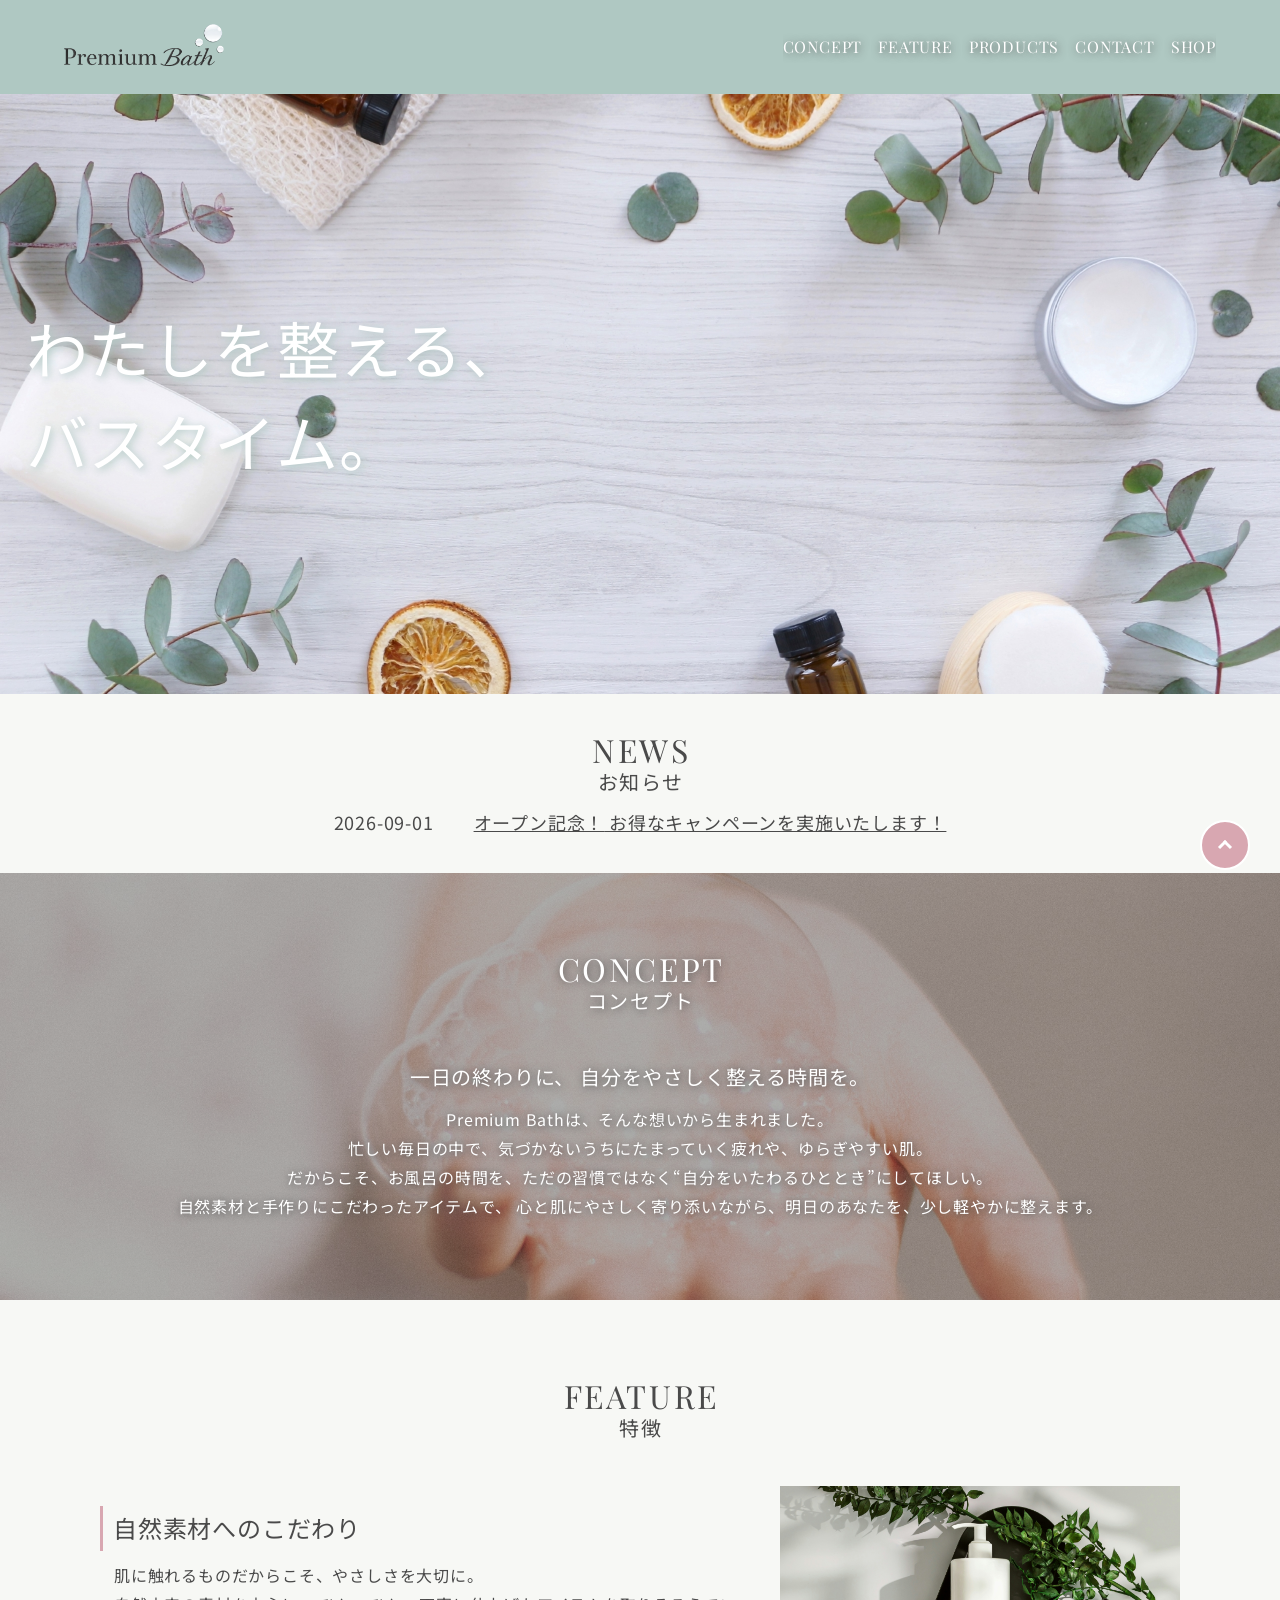
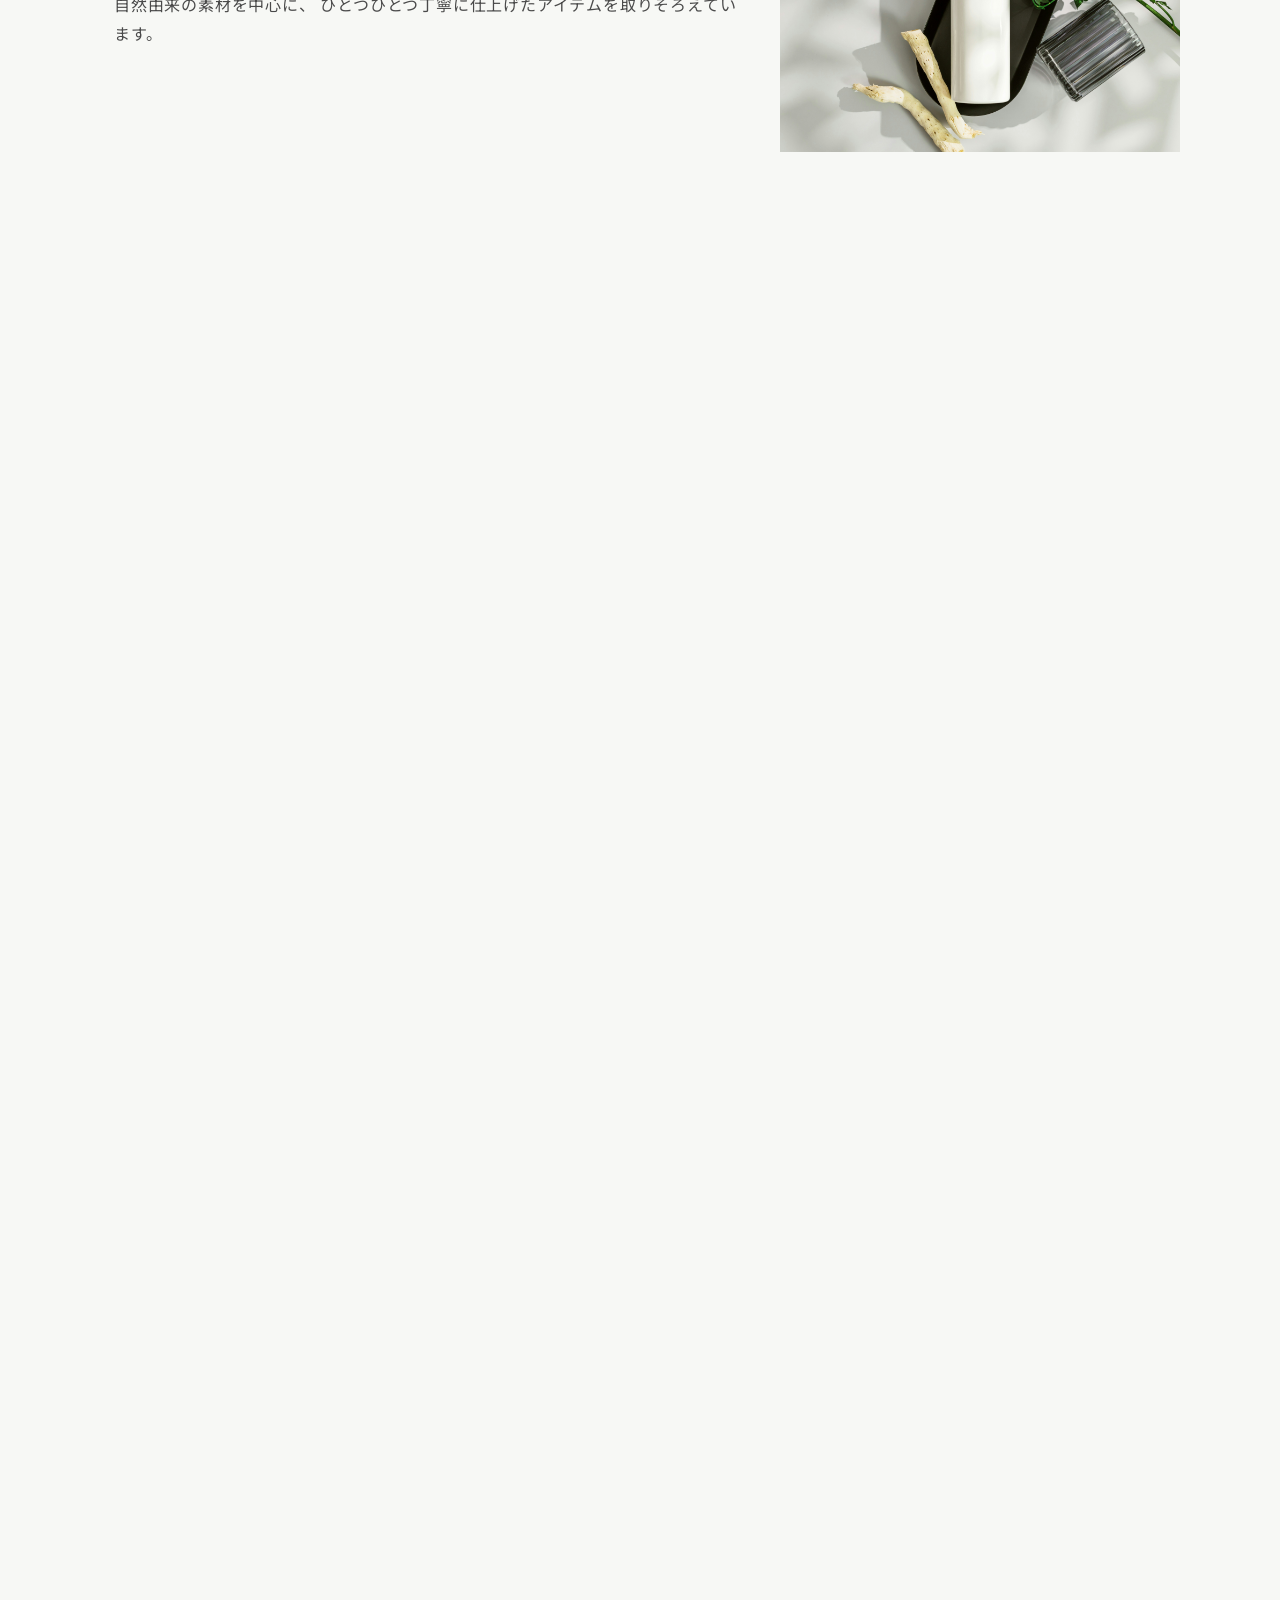
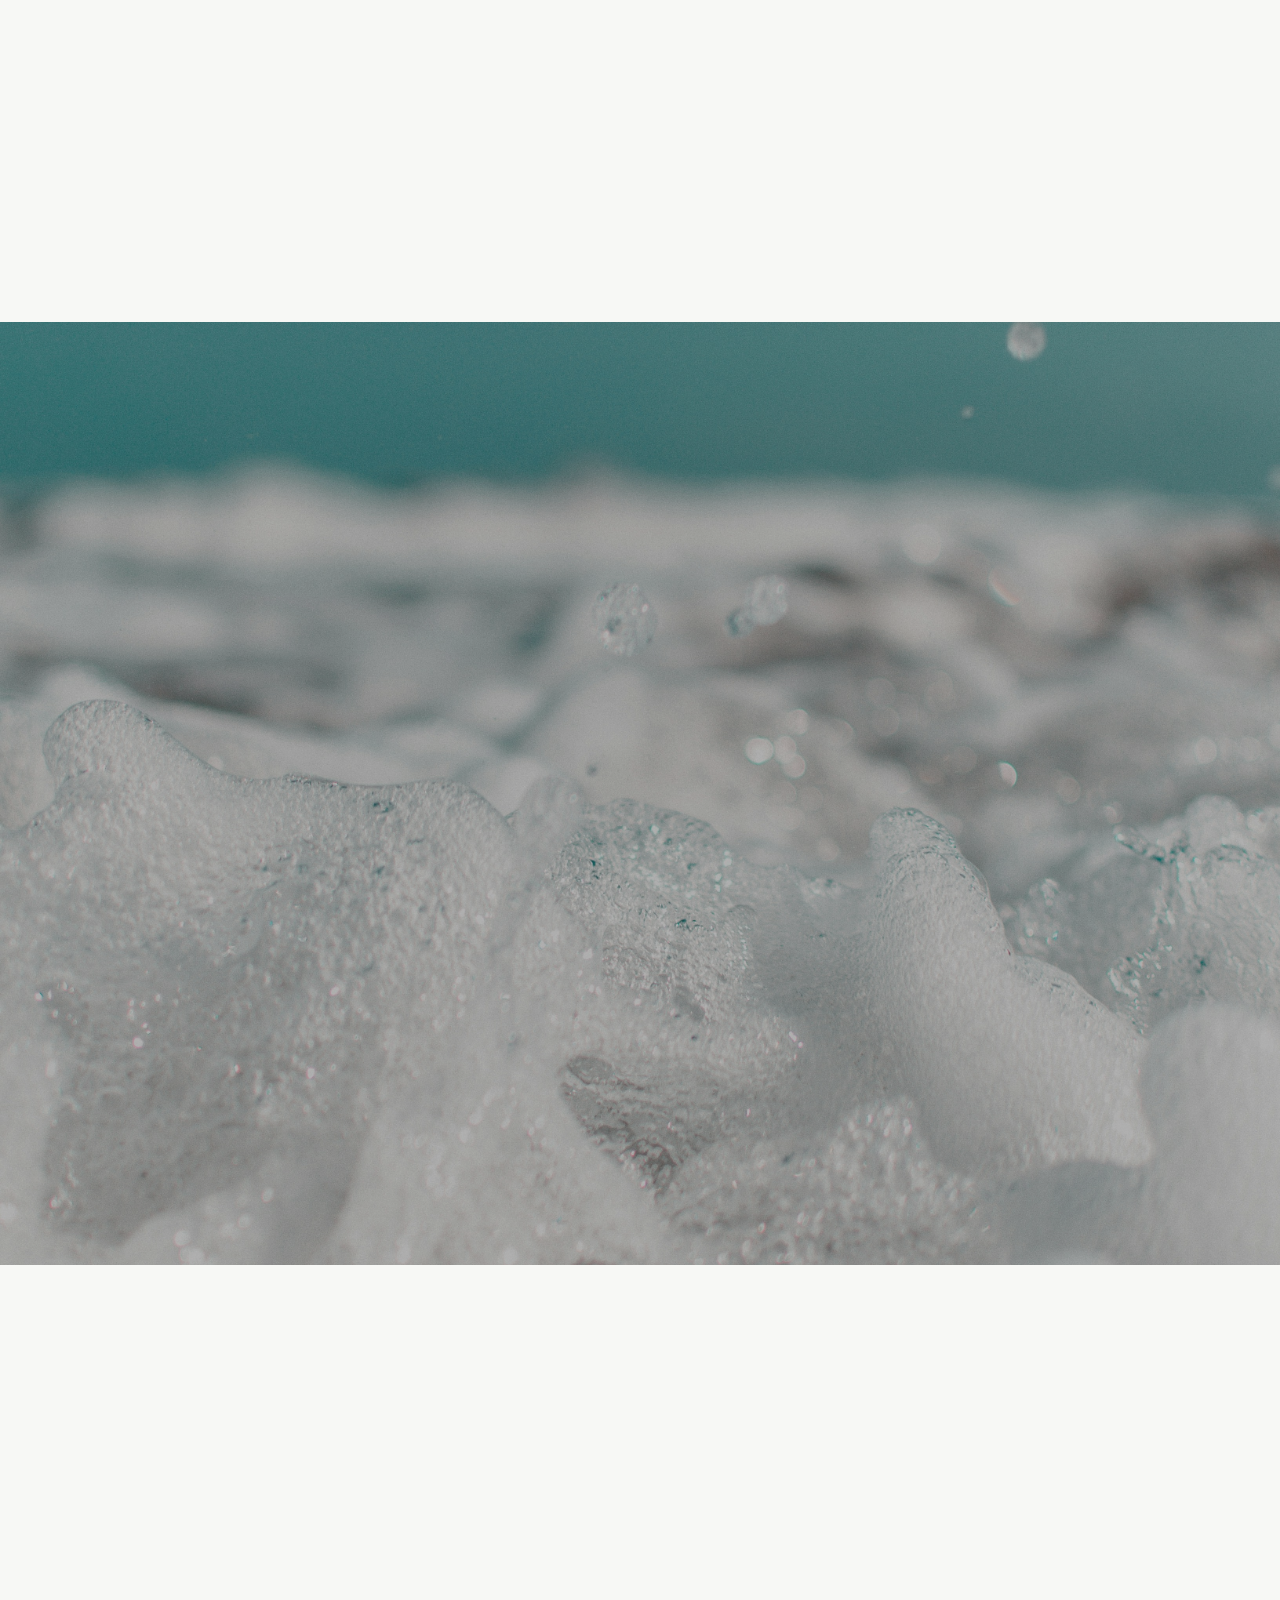
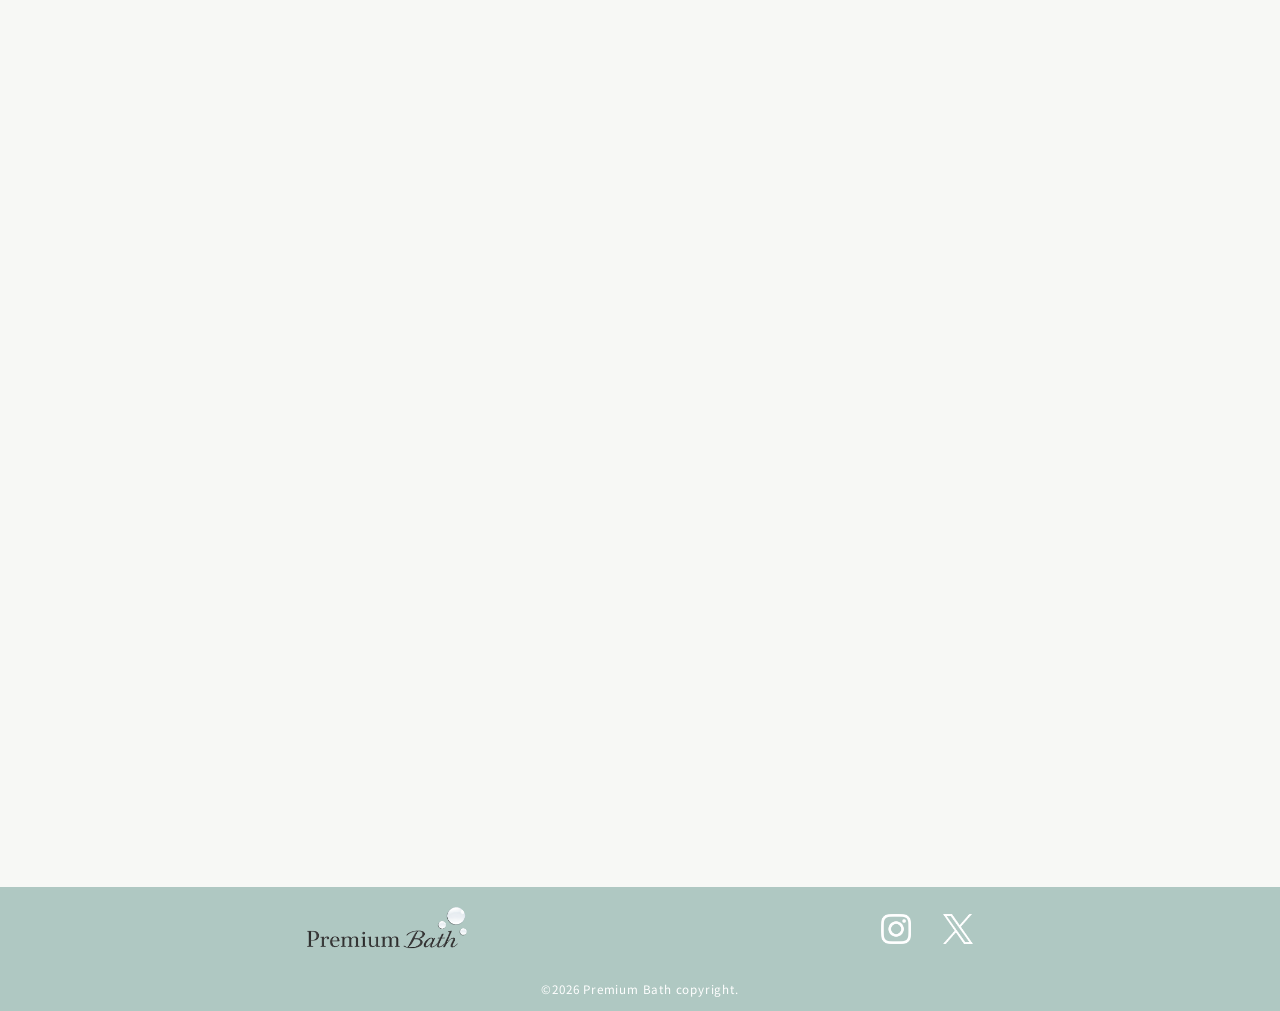
==== index.html @ 67b6cede "Add files via upload" ====
<!DOCTYPE html>
<html lang="ja">

<head>
	<meta charset="UTF-8">
	<meta name="viewport" content="width=device-width, initial-scale=1.0">
	<title>Premium Bath | 静岡県沼津市にあるお風呂グッズの専門店</title>
	<meta name="description" content="Premium Bathは静岡県沼津市にあるお風呂グッズの専門店です。お身体にも環境にも優しい自然由来の商品を多数取り扱っております。">
	<meta name="format-detection" content="telephone=no" />

	<!-- favicon -->
	<link rel="icon" href="favicon.ico" type="image/x-icon">
	<link rel="icon" type="image/svg+xml" href="favicon.svg">

	<!-- google-fonts -->
	<link rel="preconnect" href="https://fonts.googleapis.com">
	<link rel="preconnect" href="https://fonts.gstatic.com" crossorigin>
	<link
		href="https://fonts.googleapis.com/css2?family=Noto+Sans+JP:wght@100..900&family=Playfair+Display:ital,wght@0,400..900;1,400..900&display=swap"
		rel="stylesheet">

	<!-- css -->
	<link rel="stylesheet" href="css/style.css">

	<!-- js -->
	<script type="module" src="js/main.js"></script>

</head>

<body id="top">
	<header class="header">
		<div class="header-wrapper">
			<h1 class="header-logo">
				<a href="index.html">
					<img src="img/logo.png" width="600" height="170" alt="PremiumBath">
				</a>
			</h1>
			<nav class="header-nav" aria-label="メインナビゲーション">
				<ul class="header-nav-list">
					<li>
						<a href="#top-concept">CONCEPT</a>
					</li>
					<li>
						<a href="#top-feature">FEATURE</a>
					</li>
					<li>
						<a href="#top-products">PRODUCTS</a>
					</li>
					<li>
						<a href="#top-contact">CONTACT</a>
					</li>
					<li>
						<a href="#top-shop">SHOP</a>
					</li>
				</ul>
			</nav>
		</div>
	</header>

	<main>
		<!-- ↓↓ key-visual ↓↓ -->
		<div class="top-kv">
			<img src="img/bg-top-kv.jpg" class="top-kv-img" width="1920" height="1280" alt="">
			<p class="top-kv-catchcopy">
				<span>わたしを整える、</span>
				<span>バスタイム。</span>
			</p> <!-- top-kv-catchcopy -->
		</div> <!-- top-kv -->
		<!-- ↑↑ key-visual ↑↑ -->

		<!-- ↓↓ news ↓↓ -->
		<section class="top-news">
			<div class="l-container">
				<div class="c-section-title">
					<p>NEWS</p>
					<h2>お知らせ</h2>
				</div> <!-- c-section-title -->
				<div class="top-news-contents">
					<article class="top-news-article">
						<p>
							<time datetime="2026-09-01">2026-09-01</time>
						</p>
						<h3>
							<a href="news-open.html">
								<span>オープン記念！</span>
								<span>お得なキャンペーンを実施いたします！</span>
							</a>
						</h3>
					</article> <!-- top-news-article -->
				</div> <!-- top-news-contents -->
			</div> <!-- l-container -->
		</section> <!-- top-news -->
		<!-- ↑↑ news ↑↑ -->

		<!-- ↓↓ concept ↓↓ -->
		<section class="top-concept" id="top-concept">
			<div class="l-container u-ptb js-fadein">
				<div class="top-concept-title c-section-title c-section-title--white ">
					<p>CONCEPT</p>
					<h2>コンセプト</h2>
				</div> <!-- c-section-title -->
				<div class="top-concept-text-wrapper u-mt">
					<p class="top-concept-text">
						<span>一日の終わりに、</span>
						<span>自分をやさしく整える時間を。</span>
					</p>
					<p class="top-concept-text">
						Premium Bathは、そんな想いから生まれました。
						<span>忙しい毎日の中で、気づかないうちにたまっていく疲れや、ゆらぎやすい肌。</span>
						<span>だからこそ、お風呂の時間を、ただの習慣ではなく“自分をいたわるひととき”にしてほしい。</span>
					</p>
					<p class="top-concept-text">
						自然素材と手作りにこだわったアイテムで、
						心と肌にやさしく寄り添いながら、明日のあなたを、少し軽やかに整えます。
					</p>
				</div> <!-- top-contact-text-wrapper -->
			</div> <!-- l-container -->
		</section>
		<!-- ↑↑ concept ↑↑ -->

		<!-- ↓↓ feature ↓↓ -->
		<section class="top-feature" id="top-feature">
			<div class="l-container u-ptb">
				<div class="c-section-title js-fadein">
					<p>FEATURE</p>
					<h2>特徴</h2>
				</div> <!-- c-section-title -->
				<div class="top-feature-item-wrapper u-mt">
					<div class="top-feature-item top-feature-item--reverse js-fadein">
						<img src="img/pic-top-feature.jpg" width="640" height="480" alt="白い容器のシャンプーと植物の映った写真">
						<div class="top-feature-text">
							<h3>自然素材へのこだわり</h3>
							<p>
								<span>
									肌に触れるものだからこそ、やさしさを大切に。
								</span>
								<span>
									自然由来の素材を中心に、
									ひとつひとつ丁寧に仕上げたアイテムを取りそろえています。
								</span>
							</p>
						</div> <!-- top-feature-text -->
					</div> <!-- top-feature-item -->
					<div class="top-feature-item u-mt js-fadein">
						<img src="img/pic-top-feature02.jpg" width="640" height="480" alt="石鹸やボディブラシなどのバスグッズが映った写真">
						<div class="top-feature-text">
							<h3>気分で選べる豊富なラインアップ</h3>
							<p>
								その日の気分やコンディションに合わせて選べるよう、
								石鹸や入浴剤、ボディケアアイテムまで幅広くご用意しています。
							</p>
						</div> <!-- top-feature-text -->
					</div> <!-- top-feature-item -->
					<div class="top-feature-item top-feature-item--reverse u-mt js-fadein">
						<img src="img/pic-top-feature03.jpg" width="640" height="480" alt="ラッピングされた石鹸の写真">
						<div class="top-feature-text">
							<h3>贈り物にも、やさしさを添えて</h3>
							<p>
								大切な人へのギフトとしてもご利用いただけるよう、
								ラッピングサービスも承っています。
							</p>
						</div> <!-- top-feature-text -->
					</div> <!-- top-feature-item -->
					<div class="top-feature-item u-mt js-fadein">
						<img src="img/pic-top-feature04.jpg" width="640" height="480" alt="鉛筆と鉛筆書きされたクエスチョンマーク">
						<div class="top-feature-text">
							<h3>あなたに寄り添うご提案</h3>
							<p>
								お肌の状態やお悩みを丁寧にヒアリングし、
								今のあなたに合った最適なアイテムをご提案します。
							</p>
						</div> <!-- top-feature-text -->
					</div> <!-- top-feature-item -->
				</div> <!-- top-feature-item-wrapper -->
			</div> <!-- l-container -->
		</section>
		<!-- ↑↑ feature ↑↑ -->

		<!-- ↓↓ products ↓↓ -->
		<section class="top-products js-fadein" id="top-products">
			<div class="l-container-s u-ptb">
				<div class="c-section-title">
					<p>PRODUCTS</p>
					<h2>取り扱い商品</h2>
				</div> <!-- c-section-title -->
				<div class="c-products-box c-products-box--col2 c-products-box--col3 u-mt">
					<article class="c-product-card">
						<img src="img/pic-top-product.jpg" width="640" height="427" alt="白い石鹸とバスソルトが映った写真">
						<div class="c-product-text">
							<h3>石鹸・ナチュラルケア</h3>
							<p>
								<span>自然素材で仕上げた、</span>
								<span>やさしい使い心地。</span>
								<span>肌をいたわるひとときを。</span>
							</p>
						</div>
					</article> <!-- c-product-card -->
					<article class="c-product-card">
						<img src="img/pic-top-product02.jpg" width="640" height="427" alt="白と黒それぞれのシャンプーが映った写真">
						<div class="c-product-text">
							<h3>入浴・ボディケア</h3>
							<p>
								<span>一日の疲れをゆっくりと解きほぐす、</span>
								<span>リラックスアイテム。</span>
							</p>
						</div>
					</article> <!-- c-product-card -->
					<article class="c-product-card">
						<img src="img/pic-top-product03.jpg" width="640" height="427" alt="バスアロマやボディブラシなどのバスグッズが映った写真">
						<div class="c-product-text">
							<h3>バスツール</h3>
							<p>
								<span>肌に触れるたび、心地よさを感じる、</span>
								<span>上質なバスツール。</span>
							</p>
						</div>
					</article> <!-- c-product-card -->
				</div> <!-- c-products-box -->
				<a class="c-button c-button--center c-button--white u-mt" href="products.html">MORE</a>
			</div> <!-- l-container -->
		</section>
		<!-- ↑↑ products ↑↑ -->

		<!-- ↓↓ contact ↓↓ -->
		<section class="top-contact" id="top-contact">
			<div class="top-contact-wrapper l-container-s u-ptb js-fadein">
				<div class="c-section-title c-section-title--white">
					<p>CONTACT</p>
					<h2>お問い合わせ</h2>
				</div> <!-- c-section-title -->
				<form class="top-contact-form-wrapper u-mt" action="#" method="post">
					<div class="top-contact-form">
						<div class="top-contact-form-item">
							<div class="top-contact-form-label">
								<label for="name">お名前</label>
							</div> <!-- top-contact-form-label -->
							<div class="top-contact-form-text">
								<input type="text" name="name" id="name" autocomplete="name" required>
							</div> <!-- top-contact-form-text -->
						</div> <!-- top-contact-form-item -->
						<div class="top-contact-form-item">
							<div class="top-contact-form-label">
								<label for="email">メールアドレス</label>
							</div> <!-- top-contact-form-label -->
							<div class="top-contact-form-text">
								<input type="email" name="email" id="email" autocomplete="email" required>
							</div> <!-- top-contact-form-text -->
						</div> <!-- top-contact-form-item -->
						<div class="top-contact-form-item">
							<div class="top-contact-form-label">
								<label for="category">カテゴリー</label>
							</div> <!-- top-contact-form-label -->
							<div class="top-contact-form-category">
								<select name="category" id="category">
									<option value="product">商品について</option>
									<option value="wrapping">ギフト・ラッピングについて</option>
									<option value="other">その他</option>
								</select>
							</div> <!-- top-contact-form-category -->
						</div> <!-- top-contact-form-item -->
						<div class="top-contact-form-item">
							<div class="top-contact-form-label">
								<label for="message">お問い合わせ内容</label>
							</div> <!-- top-contact-form-label -->
							<div class="top-contact-form-textarea">
								<textarea name="message" id="message" required></textarea>
							</div> <!-- top-contact-form-textarea -->
						</div> <!-- top-contact-form-item -->
					</div> <!-- top-contact-form -->
					<button class="c-button c-button--center c-button--submit u-mt" type="submit">送信する</button>
				</form> <!-- top-contact-form-wrapper -->
			</div> <!-- l-container -->
		</section>
		<!-- ↑↑ contact ↑↑ -->

		<!-- ↓↓ shop ↓↓ -->
		<section class="top-shop js-fadein" id="top-shop">
			<div class="l-container u-ptb">
				<div class="c-section-title">
					<p>SHOP</p>
					<h2>店舗情報</h2>
				</div> <!-- c-section-title -->
				<div class="top-shop-information-wrapper u-mt">
					<picture>
						<source media="(min-width: 768px)" srcset="img/top-shop-shopimage-pc.jpg" type="image/jpg">
						<img src="img/top-shop-shopimage.jpg" width="180" height="140" alt="青いドアとベージュの壁が特徴的な店舗入り口写真">
					</picture>
					<dl class="top-shop-information-contents">
						<dt>店名</dt>
						<dd>Premium Bath</dd>

						<dt>事業内容</dt>
						<dd>バスグッズの販売</dd>

						<dt>代表者</dt>
						<dd>湯桶さやか</dd>

						<dt>所在地</dt>
						<dd>
							<span class="top-shop-address-item">〒410-xxxx</span>
							<span class="top-shop-address-item">
								静岡県沼津市大手町xx丁目xx番地xx号
							</span>
						</dd>

						<dt>電話番号</dt>
						<dd>
							<a class="top-shop-sp-tel" href="tel:055954xxxx">055-xxx-xxxx</a>
							<span class="top-shop-pc-tel">055-xxx-xxxx</span>
						</dd>

						<dt>FAX</dt>
						<dd>055-xxx-xxxx</dd>

						<dt>メールアドレス</dt>
						<dd>info@prebath.jp</dd>

						<dt>駐車場</dt>
						<dd>6台駐車可能</dd>

						<dt>営業時間</dt>
						<dd>11:00~20:00</dd>

						<dt>定休日</dt>
						<dd>
							<span class="top-shop-calendar">毎月第2、第3月曜日</span>
							<span class="top-shop-calendar">※祝日の場合は営業いたします。</span>
						</dd>
					</dl> <!-- top-shop-information-contents -->
				</div> <!-- top-shop-information-wrapper -->
				<div class="top-shop-map u-mt">
					<iframe
						src="https://www.google.com/maps/embed?pb=!1m18!1m12!1m3!1d3264.1626449797077!2d138.85722567576215!3d35.102649372779524!2m3!1f0!2f0!3f0!3m2!1i1024!2i768!4f13.1!3m3!1m2!1s0x6019855dff8899df%3A0xc453b6e783bcb0bf!2z5rK85rSl6aeF!5e0!3m2!1sja!2sjp!4v1777357752839!5m2!1sja!2sjp"
						width="600" height="450" style="border:0;" allowfullscreen="" loading="lazy"
						referrerpolicy="no-referrer-when-downgrade" title="グーグルマップの表示"></iframe>
				</div> <!-- top-shop-map -->
			</div> <!-- l-container -->
		</section>
		<!-- ↑↑ shop ↑↑ -->

		<!-- ↓↓ pagetop-button ↓↓ -->
		<a class="c-pagetop" href="#top" aria-label="ページトップへ戻る">
			<span></span>
		</a>
		<!-- ↑↑ pagetop-button ↑↑ -->
	</main>

	<footer class="footer">
		<div class="l-container">
			<div class="footer-contents">
				<div class="footer-logo">
					<a href="index.html">
						<img src="img/logo.png" width="600" height="170" alt="PremiumBath">
					</a>
				</div>
				<div class="footer-sns">
					<a href="https://www.instagram.com/?hl=ja" class="footer-sns-icon" target="_blank"
						rel="noopener noreferrer">
						<img src="img/icon-footer-instagram.png" width="100" height="100" alt="インスタグラムのアイコン">
					</a>
					<a href="https://x.com/?lang=ja" class="footer-sns-icon" target="_blank" rel="noopener noreferrer">
						<img src="img/icon-footer-x.png" width="100" height="102" alt="X(旧ツイッター)のアイコン">
					</a>
				</div>
			</div>
			<p class="footer-copyright">
				<small>&copy;2026 Premium Bath copyright.</small>
			</p>
		</div>
	</footer>
</body>

</html>
---- css/style.css ----
@charset "utf-8";

/* !!! グローバル !!! */
/*!
global
------------------------------
*/
:root {
  /* color-bg */
  --color-bg: #f7f8f5;
  --color-bg-primary: #afc8c2;
  --color-bg-secondary: #c8b6d9;
  --color-bg-accent: #d8a7b1;
  --color-bg-black: #1d1d1d;
  --color-bg-white: #fff;
  --color-bg-gray: #7a7b7b;

  /* color-mask */
  --color-mask-black: rgba(40, 40, 40, 0.35);
  --color-mask-primary: rgba(175, 200, 194, 0.9);

  /* color-font */
  --color-font-base: #4a4a4a;
  --color-font-accent: #d8a7b1;
  --color-font-white: #ffffff;
  --color-font-attention: #d94747;

  /* color-shadow */
  --color-shadow-base: #4a4a4a;
  --color-shadow-primary: #afc8c2;

  /* color-border */
  --color-border-base: #4a4a4a;
  --color-border-white: #fff;

  /* font-family */
  --font-family-base: "Noto Sans JP", sans-serif;
  --font-family-english: "Playfair Display", serif;

  /* font-letter-spacing */
  --font-letter-spacing-base: 0.05em;
  --font-letter-spacing-heading: 0.08em;

  /* width-contents */
  --width-content-s: 960px;
  --width-content: 1080px;
  --width-content-l: 1200px;
}

/* !!! ファンデーション !!! */
/*!
foundation > reset
------------------------------
*/
html {
  color: #000;
  background: #fff;
}

body,
div,
dl,
dt,
dd,
ul,
ol,
li,
h1,
h2,
h3,
h4,
h5,
h6,
pre,
code,
form,
fieldset,
legend,
input,
textarea,
p,
blockquote,
th,
td {
  margin: 0;
  padding: 0;
}

table {
  border-collapse: collapse;
  border-spacing: 0;
  width: 100%;
}

fieldset,
img {
  border: 0;
}

address,
caption,
cite,
code,
dfn,
em,
strong,
th,
var {
  font-style: normal;
  font-weight: normal;
}

ol,
ul {
  list-style: none;
}

caption,
th {
  text-align: left;
}

h1,
h2,
h3,
h4,
h5,
h6 {
  font-size: 100%;
  font-weight: normal;
}

q:before,
q:after {
  content: "";
}

abbr,
acronym {
  border: 0;
  font-variant: normal;
}

sup {
  display: block;
}

sub {
  vertical-align: text-bottom;
}

input,
textarea,
select,
button {
  color: inherit;
  font-family: inherit;
  font-size: inherit;
  font-weight: inherit;
  line-height: inherit;
  font-size: 100%;
  border-radius: 0;
  border: none;
  appearance: none;
  -webkit-appearance: none;
  background-color: inherit;
}

input,
textarea,
select {
  font-size: 16px;
}

textarea {
  resize: vertical;
  display: block;
}

button {
  padding: 0;
  cursor: pointer;
}

legend {
  color: #000;
}

main {
  display: block;
}

a {
  text-decoration: none;
  color: inherit;
}

img {
  width: 100%;
  height: auto;
  vertical-align: bottom;
}

svg {
  display: block;
}

* {
  -webkit-font-smoothing: antialiased;
  -moz-osx-font-smoothing: grayscale;
  box-sizing: border-box;
}

*::before,
*::after {
  box-sizing: border-box;
}

/*!
foundation > base
------------------------------
*/
html {
  scroll-behavior: smooth;
}

body {
  line-height: 1.8;
  font-size: 14px;
  color: var(--color-font-base);
  font-family: var(--font-family-base);
  letter-spacing: var(--font-letter-spacing-base);
  background-color: var(--color-bg);
}

@media screen and (min-width: 768px) {
  body {
    font-size: 16px;
  }
}

/* !!! ユーティリティー !!! */
/*!
utility > utility
------------------------------
*/
.u-mt {
  margin-top: 40px !important;
}

@media screen and (min-width: 768px) {
  .u-mt {
    margin-top: 48px !important;
  }
}

.u-ptb {
  padding: 64px 0 !important;
}

@media screen and (min-width: 768px) {
  .u-ptb {
    padding: 80px 0 !important;
  }
}

.u-visually-hidden {
  position: absolute !important;
  white-space: nowrap !important;
  width: 1px !important;
  height: 1px !important;
  overflow: hidden !important;
  border: 0 !important;
  padding: 0 !important;
  clip: rect(0 0 0 0) !important;
  clip-path: inset(50%) !important;
  margin: -1px !important;
}

/* !!! コンポーネント !!! */
/*!
component > section-title
------------------------------
*/
.c-section-title {
  display: grid;
  gap: 6px;
  text-align: center;
}

.c-section-title--white {
  color: var(--color-font-white);
  text-shadow: 1px 1px 8px var(--color-shadow-base);
}

.c-section-title p,
.c-section-title h2 {
  line-height: 1;
  letter-spacing: var(--font-letter-spacing-heading);
  padding-left: 0.08em;
}

.c-section-title p {
  font-size: 28px;
  font-family: var(--font-family-english);
}

@media screen and (min-width: 768px) {
  .c-section-title p {
    font-size: 32px;
  }
}

.c-section-title h2 {
  font-size: 18px;
}

@media screen and (min-width: 768px) {
  .c-section-title h2 {
    font-size: 20px;
  }
}

/*!
component > page-kv
------------------------------
*/
.c-page-kv {
  position: relative;
}

.c-page-kv img {
  width: 100%;
  height: 180px;
  object-fit: cover;
}

@media screen and (min-width: 768px) {
  .c-page-kv img {
    height: 260px;
  }
}

.c-page-kv h1 {
  font-family: var(--font-family-english);
  font-size: 36px;
  position: absolute;
  top: 50%;
  left: 20px;
  transform: translate(0, -50%);
}

@media screen and (min-width: 768px) {
  .c-page-kv h1 {
    font-size: 62px;
  }
}

/*!
component > page-contents
------------------------------
*/
.c-page-contents {
  text-align: center;
}

.c-page-contents h2 {
  font-size: 28px;
  line-height: 1;
}

@media screen and (min-width: 768px) {
  .c-page-contents h2 {
    font-size: 32px;
  }
}

.c-page-text {
  display: block;
}

/*!
component > pagetop
------------------------------
*/
.c-pagetop {
  height: 30px;
  width: 30px;
  position: fixed;
  right: 15px;
  bottom: 15px;
  background: var(--color-bg-accent);
  border: solid 2px var(--color-border-white);
  border-radius: 50%;
  display: grid;
  place-items: center;
  z-index: 2;
  transition: opacity 0.3s;
}

@media screen and (min-width: 768px) {
  .c-pagetop {
    height: 50px;
    width: 50px;
    right: 30px;
    bottom: 30px;
  }
}

@media (any-hover: hover) {
  .c-pagetop:hover {
    opacity: 0.8;
  }
}

.c-pagetop span {
  height: 10px;
  width: 10px;
  border-top: 3px solid var(--color-border-white);
  border-right: 3px solid var(--color-border-white);
  transform: translateY(20%) rotate(-45deg);
}

/*!
component > button
------------------------------
*/
.c-button {
  display: grid;
  place-items: center;
  width: 180px;
  height: 60px;
  border-radius: 100vh;
  transition:
    transform 0.7s ease,
    color 0.7s ease,
    background-color 0.7s ease,
    border-color 0.7s ease;
  font-family: var(--font-family-english);
}

@media screen and (min-width: 768px) {
  .c-button {
    width: 220px;
  }
}

@media (any-hover: hover) {
  .c-button:hover {
    transform: scale(1.1) translateY(-2px);
  }
}

.c-button--black {
  color: var(--color-font-white);
  background-color: var(--color-bg-black);
  border: solid 1px transparent;
}

@media (any-hover: hover) {
  .c-button--black:hover {
    color: var(--color-font-base);
    background-color: var(--color-bg);
    border-color: var(--color-border-base);
  }
}

.c-button--white {
  color: var(--color-font-base);
  background-color: var(--color-bg-white);
  border: solid 1px var(--color-border-base);
}

@media (any-hover: hover) {
  .c-button--white:hover {
    color: var(--color-font-white);
    background-color: var(--color-bg-accent);
    border-color: transparent;
  }
}

.c-button--submit {
  width: 200px;
  border-radius: initial;
  background-color: var(--color-bg-white);
  border: solid 1px var(--color-border-base);
}

@media screen and (min-width: 768px) {
  .c-button--submit {
    width: 240px;
  }
}

@media (any-hover: hover) {
  .c-button--submit:hover {
    color: var(--color-font-white);
    background-color: var(--color-bg-black);
    border-color: transparent;
  }
}

.c-button--center {
  margin-inline: auto;
}

/*!
component > product(単体)
------------------------------
*/
.c-product-card {
  display: grid;
  gap: 12px;
}

@media screen and (min-width: 768px) {
  .c-product-card img {
    max-width: 400px;
  }
}

.c-product-text h3 {
  font-size: 18px;
}

@media screen and (min-width: 768px) {
  .c-product-text h3 {
    font-size: 20px;
  }
}

.c-product-text p {
  margin-top: 4px;
}

.c-product-text p span {
  display: block;
}

/*!
component > product(複数)
------------------------------
*/
.c-products-box {
  display: grid;
  gap: 30px;
  place-items: baseline;
}

@media screen and (min-width: 600px) {
  .c-products-box--col2 {
    grid-template-columns: repeat(2, 1fr);
  }
}

@media screen and (min-width: 768px) {
  .c-products-box--col3 {
    grid-template-columns: repeat(3, 1fr);
  }
}

/*!
component > animation
------------------------------
*/
.js-fadein {
  opacity: 0;
  transform: translateY(30px);
  transition:
    opacity 0.8s ease,
    transform 0.8s ease;
}

.js-fadein.is-show {
  opacity: 1;
  transform: translateY(0);
}

/* !!! レイアウト !!! */
/*!
layout > container
------------------------------
*/
.l-container-l,
.l-container,
.l-container-s {
  width: 90%;
  margin: 0 auto;
}

.l-container-s {
  max-width: var(--width-content-s);
}

.l-container {
  max-width: var(--width-content);
}

.l-container-l {
  max-width: var(--width-content-l);
}

/*!
layout > header
------------------------------
*/
@media screen and (min-width: 768px) {
  .header {
    background-color: var(--color-bg-primary);
  }
}

.header-wrapper {
  align-items: center;
  line-height: 1;
}

@media screen and (min-width: 768px) {
  .header-wrapper {
    width: 90%;
    margin-inline: auto;
    display: flex;
    justify-content: space-between;
    gap: 0;
  }
}

.header-logo {
  padding: 16px 0;
}

@media screen and (min-width: 768px) {
  .header-logo {
    padding: 24px 0;
  }
}

.header-logo img {
  display: block;
  width: 160px;
  height: auto;
  margin-inline: auto;
}

.header-nav {
  display: grid;
  place-items: center;
  height: 40px;
  width: 100%;
  background-color: var(--color-bg-primary);
  overflow-x: scroll;
  scrollbar-width: none;
  padding: 0 10px;
}

@media screen and (min-width: 768px) {
  .header-nav {
    background-color: initial;
    width: initial;
    padding: 0;
  }
}

.header-nav::-webkit-scrollbar {
  display: none;
}

.header-nav-list {
  display: flex;
  align-items: center;
  gap: 16px;
}

.header-nav-list a {
  display: block;
  color: var(--color-font-white);
  font-family: var(--font-family-english);
  text-shadow: 1px 1px 8px var(--color-shadow-base);
  transition:
    color 0.3s ease,
    text-shadow 0.3s ease;
}

@media (any-hover: hover) {
  .header-nav-list a:hover {
    text-shadow: 1px 1px var(--color-shadow-base);
    color: var(--color-font-accent);
  }
}

/*!
layout > footer
------------------------------
*/
.footer {
  background-color: var(--color-bg-primary);
  padding: 10px 0;
}

@media screen and (min-width: 400px) {
  .footer {
    padding: 20px 0 10px 0;
  }
}

.footer-contents {
  display: flex;
  flex-direction: column;
  align-items: center;
  gap: 8px;
}

@media screen and (min-width: 400px) {
  .footer-contents {
    flex-direction: initial;
    justify-content: space-around;
    gap: 0;
  }
}

.footer-logo img {
  display: block;
  width: 160px;
  height: auto;
}

.footer-sns {
  display: flex;
  gap: 12px;
}

@media screen and (min-width: 400px) {
  .footer-sns {
    gap: 32px;
  }
}

.footer-sns-icon img {
  aspect-ratio: 1;
  width: 20px;
}

@media screen and (min-width: 400px) {
  .footer-sns-icon img {
    width: 30px;
  }
}

@media (any-hover: hover) {
  .footer-sns-icon:hover {
    opacity: 0.8;
  }
}

.footer-copyright {
  font-size: 12px;
  color: var(--color-font-white);
  text-align: center;
  margin-top: 8px;
}

@media screen and (min-width: 400px) {
  .footer-copyright {
    font-size: 14px;
    margin-top: 24px;
  }
}

/* !!! 固有ページ(top) !!! */
/*!
page > top > kv 
------------------------------
*/
.top-kv {
  position: relative;
}

.top-kv img {
  display: block;
  height: 240px;
  object-fit: cover;
}

@media screen and (min-width: 600px) {
  .top-kv img {
    height: 400px;
  }
}

@media screen and (min-width: 1024px) {
  .top-kv img {
    height: 600px;
  }
}

.top-kv-catchcopy {
  position: absolute;
  top: 50%;
  left: 2%;
  transform: translate(0, -50%);
  font-size: 32px;
  line-height: 1.5;
  color: var(--color-font-white);
  text-shadow: 2px 2px 8px var(--color-shadow-primary);
}

@media screen and (min-width: 768px) {
  .top-kv-catchcopy {
    font-size: 48px;
  }
}

@media screen and (min-width: 1024px) {
  .top-kv-catchcopy {
    font-size: 62px;
  }
}

@media screen and (min-width: 1300px) {
  .top-kv-catchcopy {
    font-size: 80px;
  }
}

.top-kv-catchcopy span:first-child {
  display: block;
}

/*!
page > top > news
------------------------------
*/
.top-news {
  padding: 20px 0;
}

@media screen and (min-width: 768px) {
  .top-news {
    padding: 40px 0;
  }
}

.top-news-contents {
  display: grid;
  gap: 15px;
  margin-top: 15px;
}

@media screen and (min-width: 768px) {
  .top-news-contents {
    gap: 20px;
    margin-top: 20px;
  }
}

.top-news-article {
  display: grid;
  gap: 4px;
  margin-inline: auto;
  line-height: 1.2;
}

@media screen and (min-width: 600px) {
  .top-news-article {
    grid-template-columns: auto 1fr;
    font-size: 18px;
    gap: 40px;
  }
}

.top-news-article a {
  text-decoration: underline;
  transition: opacity 0.4s ease;
}

@media (any-hover: hover) {
  .top-news-article a:hover {
    opacity: 0.8;
  }
}

/*!
page > top > concept
------------------------------
*/
.top-concept {
  background-image: url(../img/bg-top-concept.jpg);
  background-repeat: no-repeat;
  background-size: cover;
  background-position: center;
  position: relative;
}

.top-concept::before {
  content: "";
  position: absolute;
  inset: 0;
  background: var(--color-mask-black);
  z-index: 1;
}

.top-concept .js-fadein {
  position: relative;
  z-index: 2;
}

.top-concept-title {
  position: relative;
}

.top-concept-text-wrapper {
  position: relative;
  z-index: 2;
  color: var(--color-font-white);
  text-shadow: 1px 1px 8px var(--color-shadow-base);
}

@media screen and (min-width: 1280px) {
  .top-concept-text-wrapper {
    text-align: center;
  }
}

.top-concept-text:first-of-type {
  font-size: 18px;
  margin-bottom: 10px;
}

@media screen and (min-width: 768px) {
  .top-concept-text:first-of-type {
    font-size: 20px;
  }
}

.top-concept-text span {
  display: block;
}

@media screen and (min-width: 600px) {
  .top-concept-text:first-of-type span {
    display: inline;
  }
}

/*!
page > top > feature-item
------------------------------
*/
.top-feature-item {
  position: relative;
}

@media screen and (min-width: 600px) {
  .top-feature-item {
    display: flex;
    justify-content: space-between;
    gap: 30px;
    position: static;
  }
}

@media screen and (min-width: 600px) {
  .top-feature-item--reverse {
    flex-direction: row-reverse;
  }
}

@media screen and (min-width: 600px) {
  .top-feature-item img {
    max-width: 280px;
  }
}

@media screen and (min-width: 768px) {
  .top-feature-item img {
    max-width: 400px;
  }
}

.top-feature-text {
  position: absolute;
  top: 50%;
  left: 0;
  transform: translate(10%, -50%);
  padding: 16px;
  background-color: var(--color-mask-primary);
  color: #fff;
  width: 80%;
  text-shadow: 1px 1px 8px var(--color-shadow-base);
}

@media screen and (min-width: 600px) {
  .top-feature-text {
    color: var(--color-font-base);
    background-color: initial;
    position: static;
    transform: none;
    padding: 10px 0 0 0;
    width: initial;
    display: grid;
    align-content: start;
    gap: 10px;
    height: initial;
    text-shadow: none;
  }
}

@media screen and (min-width: 768px) {
  .top-feature-text {
    padding: 20px 0 0 0;
  }
}

.top-feature-text h3 {
  display: flex;
  gap: 10px;
  align-items: center;
  line-height: 1.2;
  font-size: 20px;
}

@media screen and (min-width: 768px) {
  .top-feature-text h3 {
    font-size: 24px;
  }
}

.top-feature-text h3::before {
  content: "";
  display: inline-block;
  width: 3px;
  height: 45px;
  background-color: var(--color-bg-accent);
}

.top-feature-text p {
  margin-top: 10px;
  margin-left: 14px;
  line-height: 1.5;
}

@media screen and (min-width: 600px) {
  .top-feature-text p {
    margin-top: 0;
    line-height: inherit;
  }
}

.top-feature-text p span {
  display: block;
}

/*!
page > top > products
------------------------------
*/
.top-products {
  background-color: var(--color-bg-white);
}

/*!
page > top > contact
------------------------------
*/
.top-contact {
  background-image: url(../img/bg-top-contact.jpg);
  background-repeat: no-repeat;
  background-position: center;
  background-size: cover;
  position: relative;
}

.top-contact::before {
  content: "";
  position: absolute;
  inset: 0;
  background: var(--color-mask-black);
  z-index: 1;
}

.top-contact-wrapper {
  position: relative;
  z-index: 2;
}

.top-contact-form-wrapper {
  width: 90%;
  margin-inline: auto;
}

@media screen and (min-width: 1024px) {
  .top-contact-form-wrapper {
    width: 70%;
  }
}

.top-contact-form {
  display: grid;
  gap: 20px;
}

.top-contact-form-item {
  display: grid;
  gap: 6px;
}

.top-contact-form-label {
  color: var(--color-font-white);
  text-shadow: 1px 1px 8px var(--color-shadow-base);
}

.top-contact-form input,
.top-contact-form select,
.top-contact-form textarea {
  font-size: 14px;
  color: var(--color-font-base);
  background-color: var(--color-bg-white);
  padding-left: 2px;
  width: 100%;
}

.top-contact-form input,
.top-contact-form select {
  height: 50px;
}

.top-contact-form textarea {
  height: 220px;
}

.top-contact-form-category {
  position: relative;
}

.top-contact-form-category::before {
  content: "";
  width: 10px;
  height: 10px;
  border-bottom: solid 1px var(--color-border-base);
  border-left: solid 1px var(--color-border-base);
  transform: rotate(-45deg);
  position: absolute;
  top: 25%;
  right: 20px;
}

/*!
page > top > shop
------------------------------
*/
.top-shop-information-wrapper {
  display: flex;
  flex-direction: column;
  gap: 20px;
}

@media screen and (min-width: 768px) {
  .top-shop-information-wrapper {
    flex-direction: row;
    align-items: center;
    gap: 40px;
  }
}

@media screen and (min-width: 1024px) {
  .top-shop-information-wrapper {
    gap: 80px;
  }
}

.top-shop-information-contents {
  display: grid;
  grid-template-columns: 35% auto;
  gap: 16px 0;
  line-height: 1.2;
  margin-left: 20px;
}

@media screen and (min-width: 768px) {
  .top-shop-information-contents {
    grid-template-columns: auto 1fr;
    margin-left: 0;
  }
}

@media screen and (min-width: 1024px) {
  .top-shop-information-contents {
    gap: 30px 0;
  }
}

.top-shop-information-contents dt,
.top-shop-information-contents dd {
  padding-left: 10px;
  border-bottom: 1px solid var(--color-border-base);
}

.top-shop-information-contents dd {
  padding-bottom: 4px;
}

.top-shop-sp-tel {
  text-decoration: underline;
}

@media screen and (min-width: 768px) {
  .top-shop-sp-tel {
    display: none;
  }
}

.top-shop-pc-tel {
  display: none;
}

@media screen and (min-width: 768px) {
  .top-shop-pc-tel {
    display: block;
  }
}

.top-shop-address-item,
.top-shop-calendar {
  display: block;
}

.top-shop-calendar:last-child {
  font-size: 10.5px;
  color: var(--color-font-attention);
}

@media screen and (min-width: 768px) {
  .top-shop-calendar:last-child {
    font-size: 12px;
  }
}

.top-shop-map iframe {
  width: 100%;
  height: 180px;
}

@media screen and (min-width: 768px) {
  .top-shop-map iframe {
    height: 260px;
  }
}

/* !!! 固有ページ(products) !!! */
/*!
page > products
------------------------------
*/
.products-category-card-wrapper {
  display: grid;
  gap: 20px;
  margin-top: 30px;
  max-height: 0;
  overflow: hidden;
  opacity: 0;
  transition:
    max-height 0.8s ease,
    opacity 0.8s ease;
}

/* js用 */
.products-category-card-wrapper.is-open {
  opacity: 1;
}

@media screen and (min-width: 600px) {
  .products-category-card-wrapper {
    grid-template-columns: repeat(2, 1fr);
  }
}

@media screen and (min-width: 768px) {
  .products-category-card-wrapper {
    grid-template-columns: repeat(3, 1fr);
    gap: 30px;
  }
}

.products-category-item h2 {
  font-size: 26px;
  letter-spacing: var(--font-letter-spacing-heading);
  line-height: 1;
  position: relative;
  /* js用 */
  width: 100%;
  cursor: pointer;
}

@media screen and (min-width: 768px) {
  .products-category-item h2 {
    font-size: 32px;
  }
}

/* js用 */
.products-category-item h2::before {
  content: "+";
  display: inline-block;
  position: absolute;
  top: 0;
  right: 10px;
}

/* js用 */
.products-category-item h2.is-open::before {
  content: "-";
  display: inline-block;
  position: absolute;
  top: 0;
  right: 10px;
}

.products-category-item h2::after {
  content: "";
  display: block;
  width: 100%;
  height: 2px;
  background-color: var(--color-bg-accent);
  margin-top: 4px;
}

.products-category-card {
  display: grid;
  place-items: center;
  gap: 10px;
  padding: 20px 0;
  background-color: var(--color-bg-white);
  border-radius: 30px;
}

.products-category-card img {
  width: 90%;
  border-radius: 30px;
}

.products-category-card-text {
  width: 85%;
  line-height: 1.2;
  display: grid;
  gap: 4px;
}

@media screen and (min-width: 768px) {
  .products-category-card-text {
    gap: 8px;
  }
}

.products-category-card-text h3 {
  font-size: 16px;
  border-bottom: solid 1px var(--color-border-base);
}

@media screen and (min-width: 768px) {
  .products-category-card-text h3 {
    font-size: 18px;
  }
}

.products-category-card-text p:first-of-type {
  font-size: 16px;
}

@media screen and (min-width: 768px) {
  .products-category-card-text p:first-of-type {
    font-size: 18px;
  }
}

.products-category-card-text p span {
  display: block;
}

/* !!! 固有ページ(news) !!! */
/*!
page > news
------------------------------
*/
@media screen and (min-width: 768px) {
  .news-description-text {
    display: inline;
  }
}

@media screen and (min-width: 768px) {
  .news-description-text:nth-of-type(3),
  .news-description-text:nth-of-type(4) {
    display: block;
  }
}

.news-description-text:nth-of-type(3) {
  margin-top: 8px;
}

.news-description-text:nth-of-type(4) {
  color: var(--color-font-attention);
  margin-bottom: 8px;
}

.news-description-text time {
  color: var(--color-font-attention);
  font-weight: bold;
}
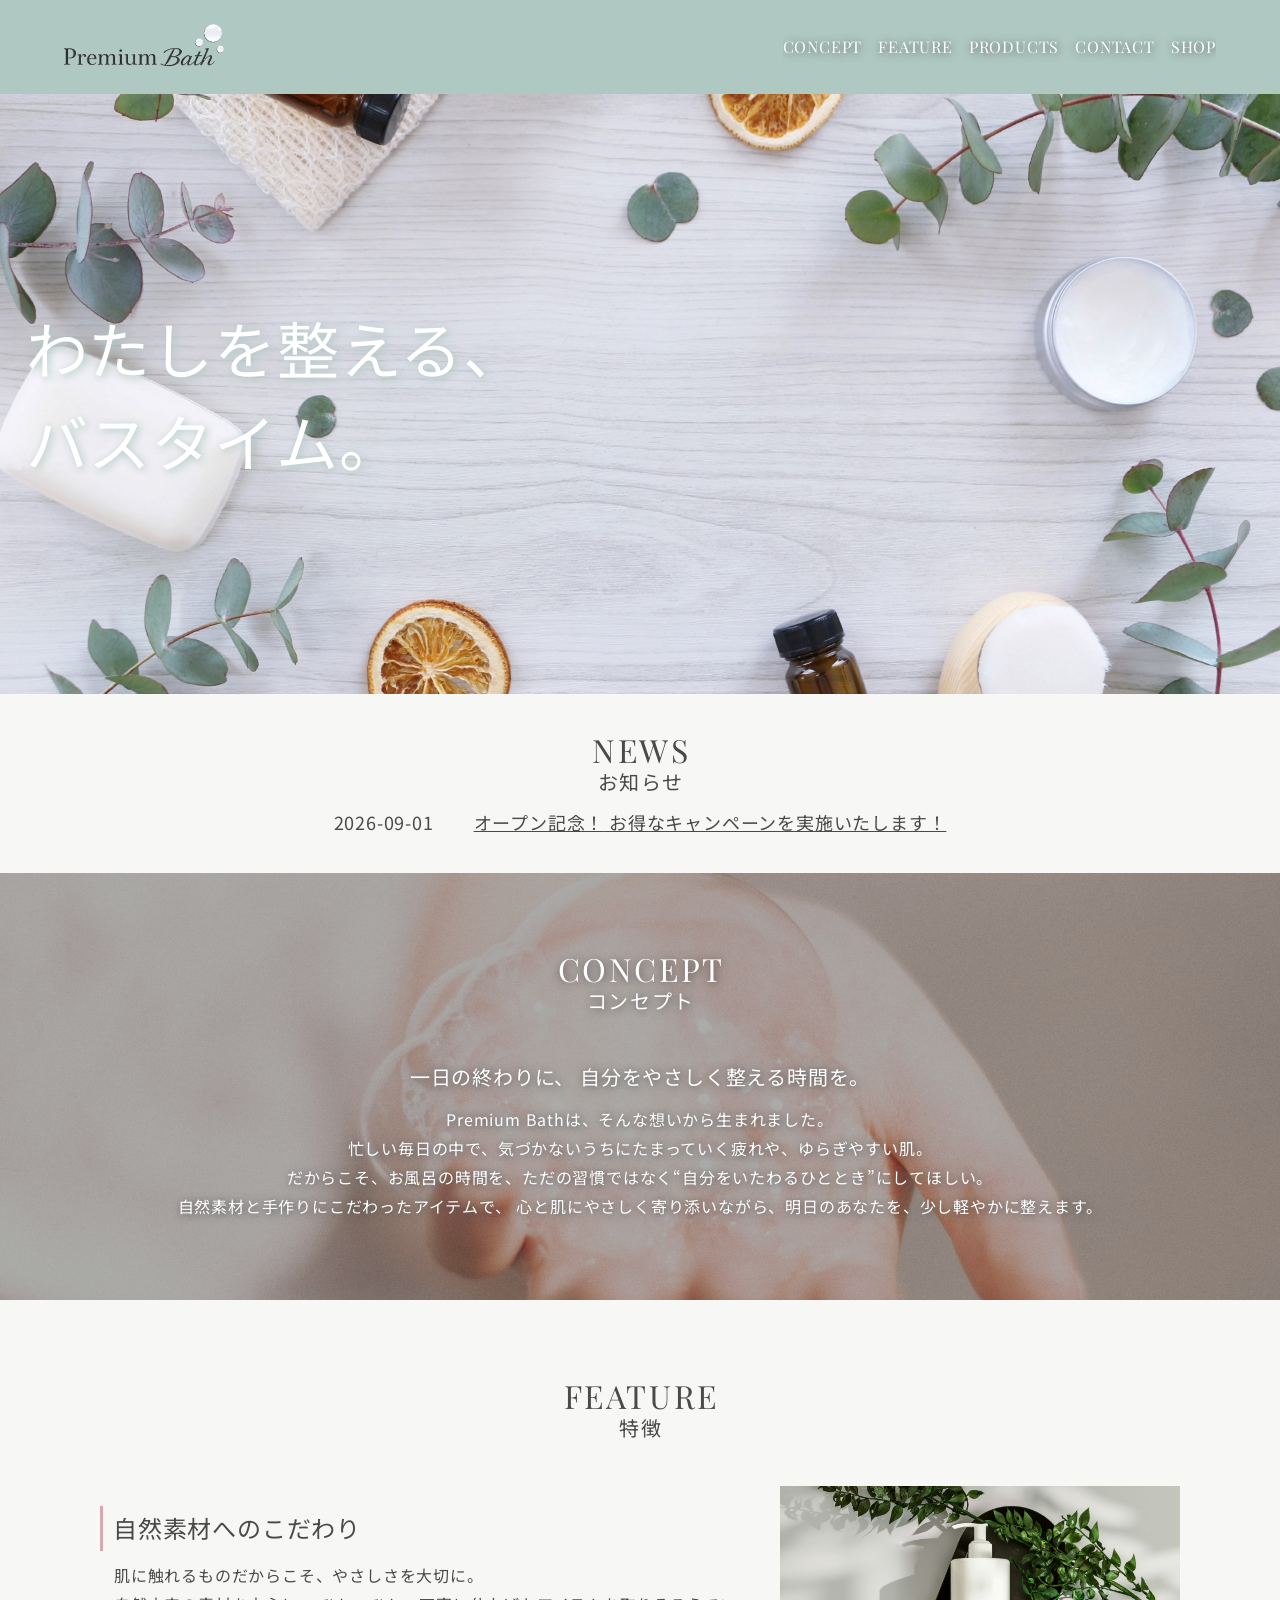
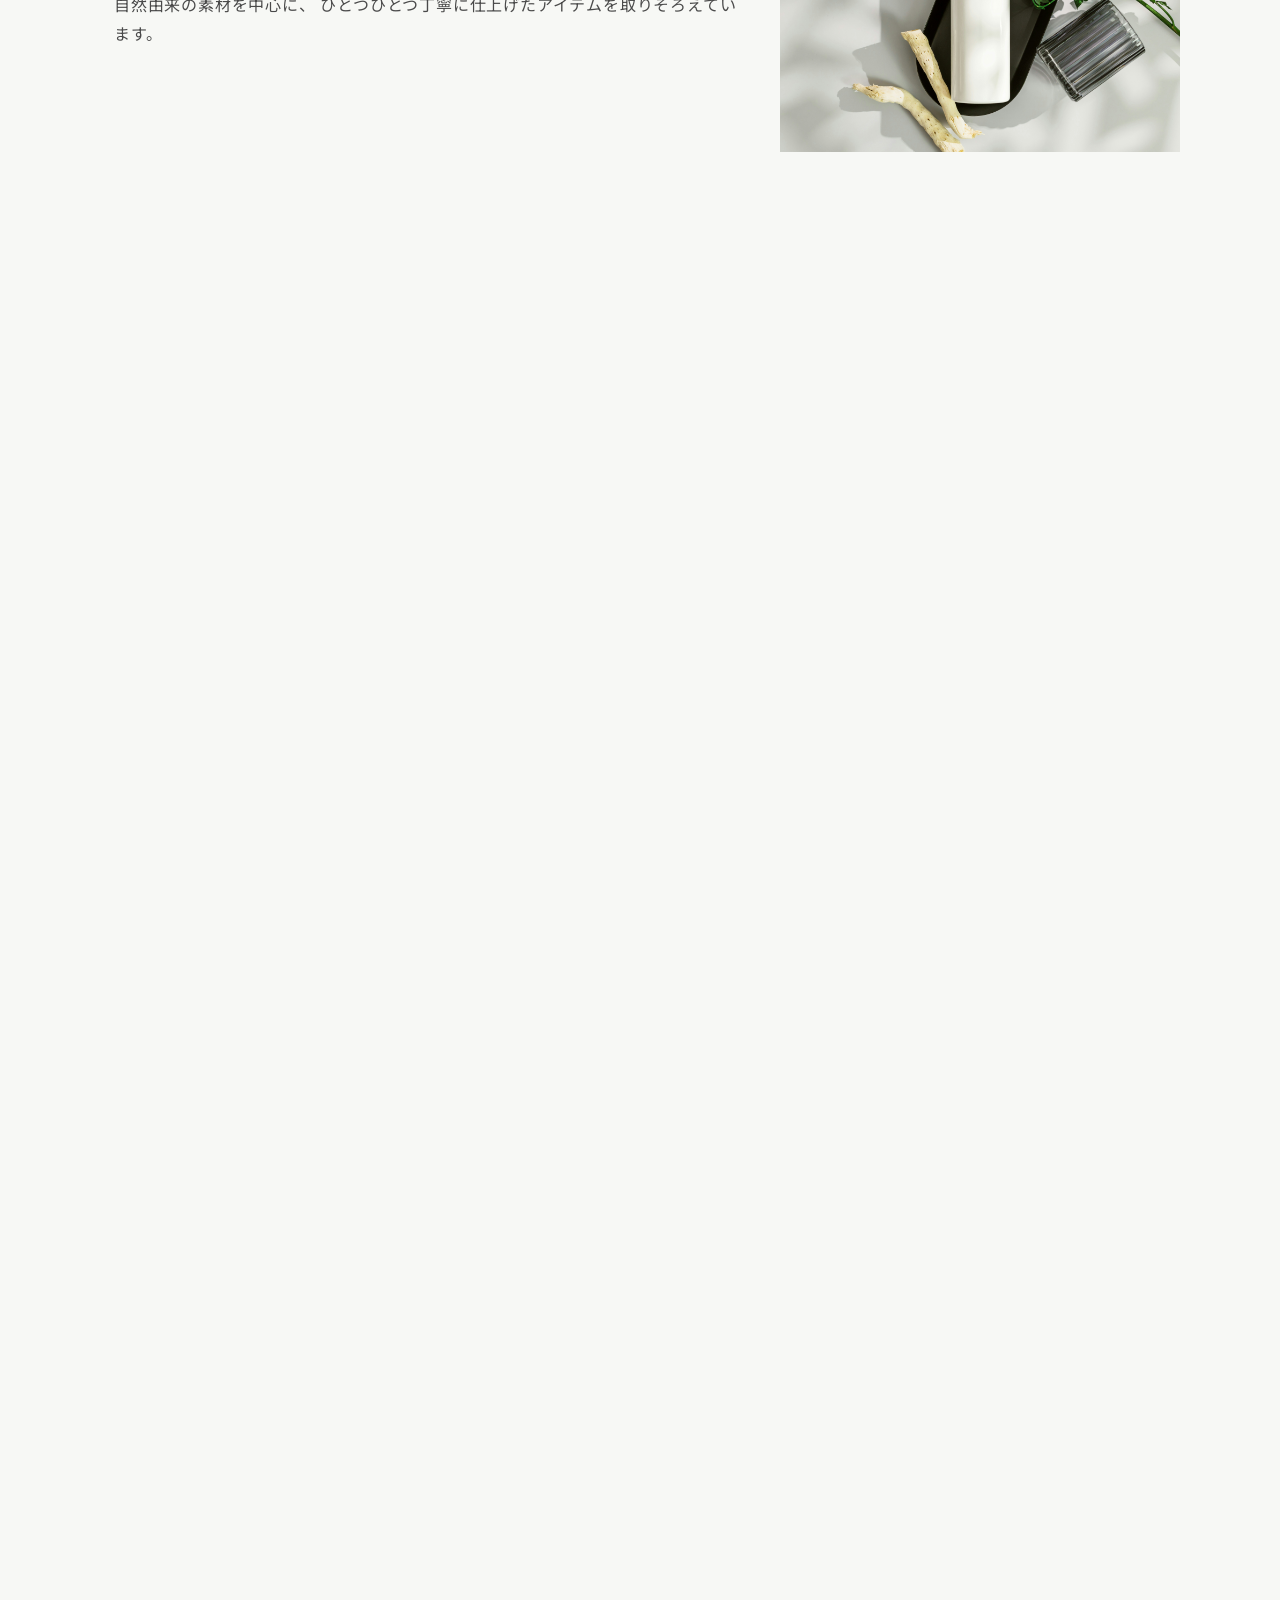
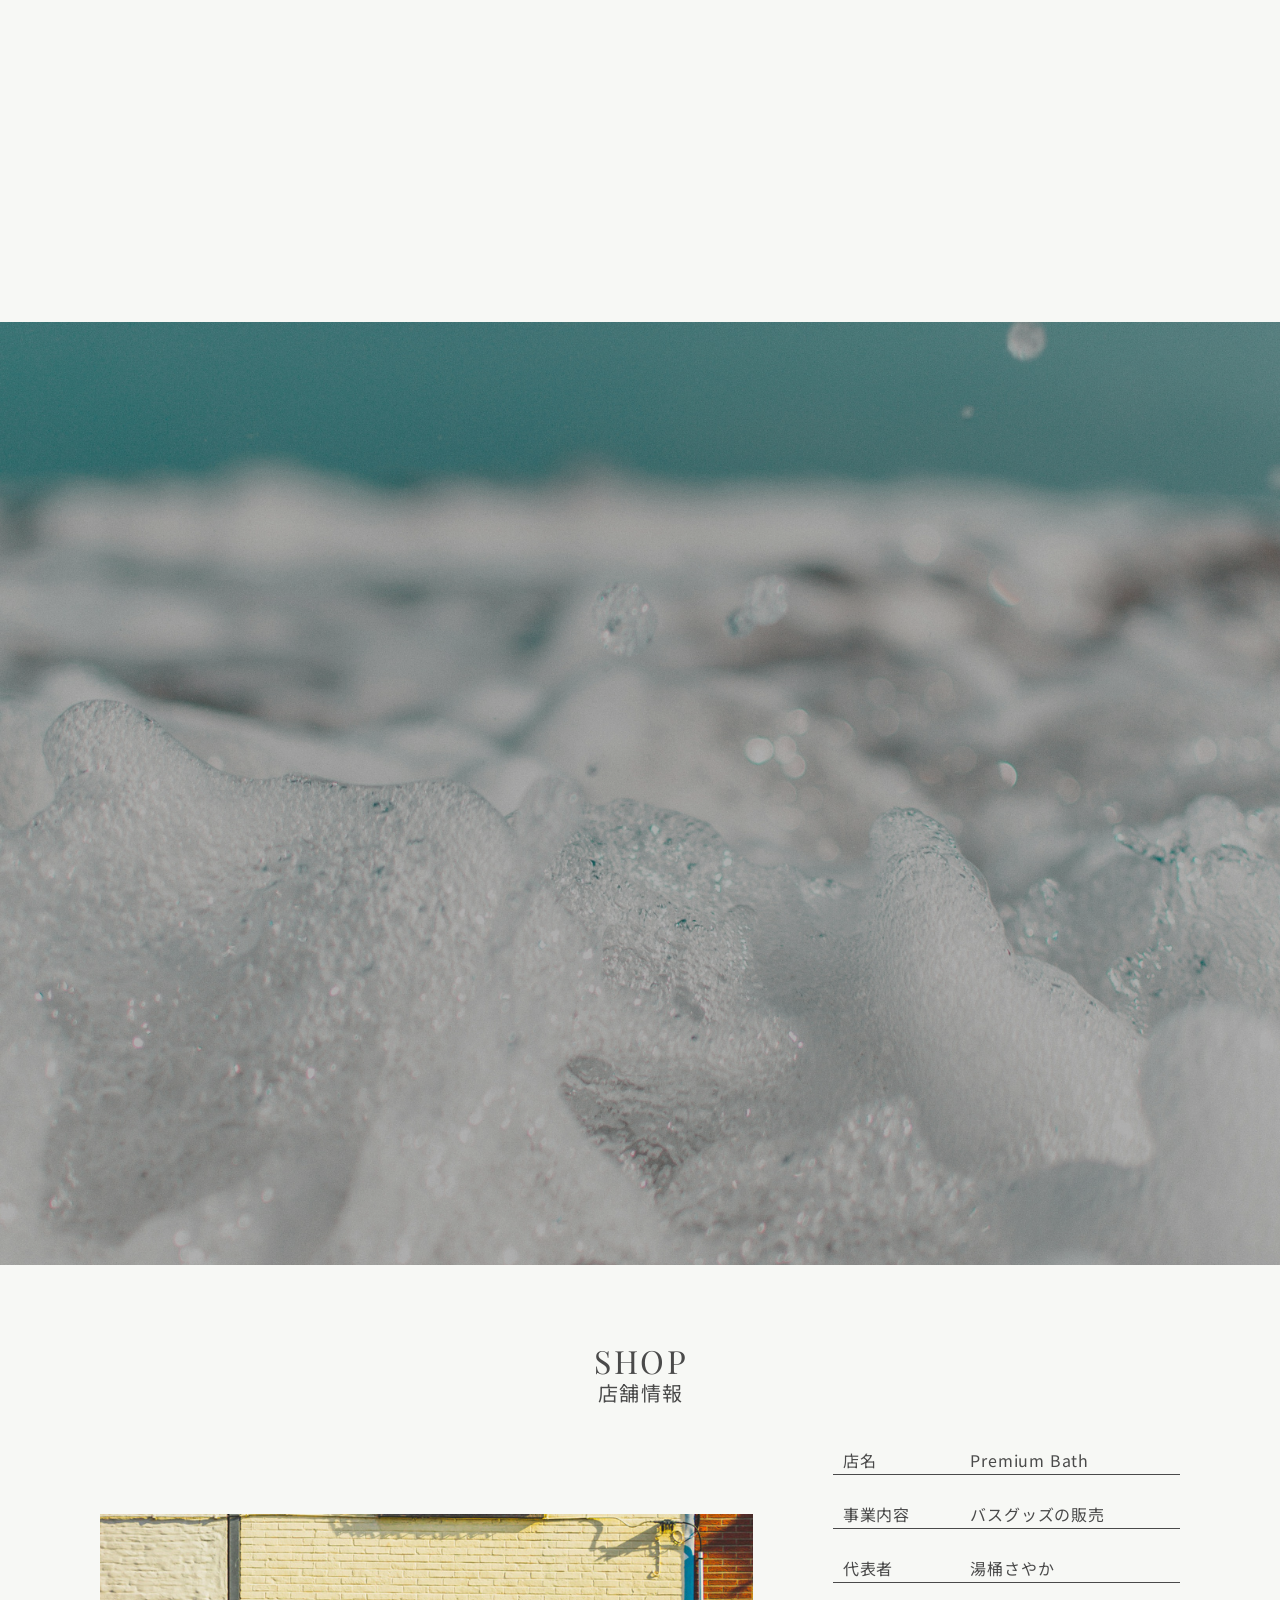
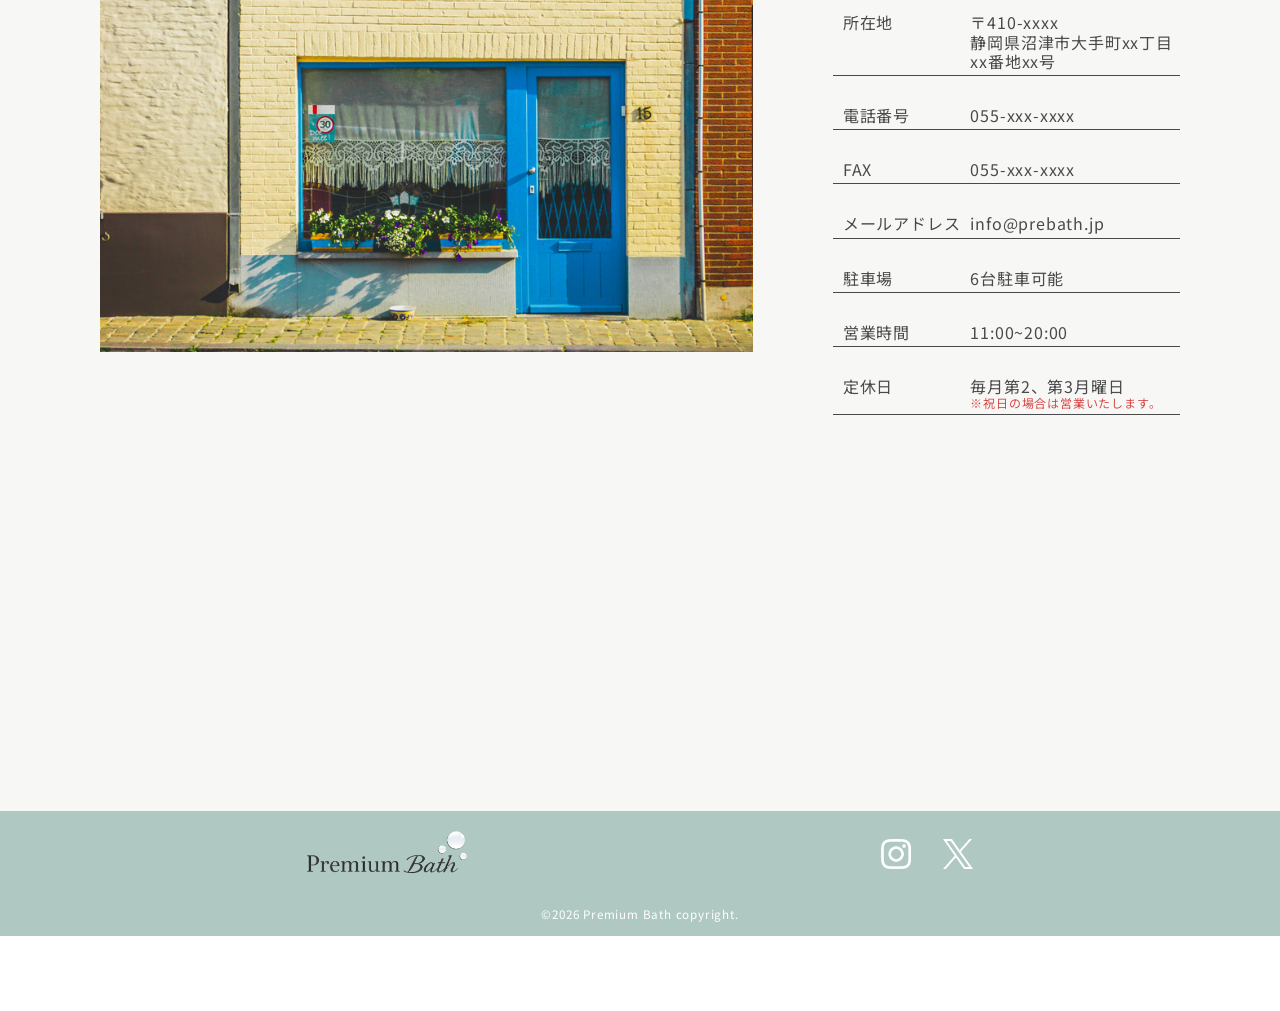
==== commit d1bdc32f: "Add files via upload" ====
--- a/index.html
+++ b/index.html
@@ -339,7 +339,7 @@
 		<!-- ↑↑ shop ↑↑ -->
 
 		<!-- ↓↓ pagetop-button ↓↓ -->
-		<a class="c-pagetop" href="#top" aria-label="ページトップへ戻る">
+		<a class="c-pagetop js-pagetop" href="#top" aria-label="ページトップへ戻る">
 			<span></span>
 		</a>
 		<!-- ↑↑ pagetop-button ↑↑ -->
--- a/css/style.css
+++ b/css/style.css
@@ -384,18 +384,20 @@
 ------------------------------
 */
 .c-pagetop {
-  height: 30px;
-  width: 30px;
-  position: fixed;
-  right: 15px;
-  bottom: 15px;
+  display: grid;
+  place-items: center;
+  z-index: 2;
+  height: 40px;
+  width: 40px;
   background: var(--color-bg-accent);
   border: solid 2px var(--color-border-white);
   border-radius: 50%;
-  display: grid;
-  place-items: center;
-  z-index: 2;
-  transition: opacity 0.3s;
+  transition:
+    opacity 0.3s ease,
+    visibility 0.3s ease;
+  position: fixed;
+  right: 15px;
+  bottom: 30px;
 }
 
 @media screen and (min-width: 768px) {
@@ -403,8 +405,19 @@
     height: 50px;
     width: 50px;
     right: 30px;
-    bottom: 30px;
-  }
+  }
+}
+
+.c-pagetop.js-pagetop {
+  opacity: 0;
+  visibility: hidden;
+  pointer-events: none;
+}
+
+.c-pagetop.js-pagetop.is-show {
+  opacity: 1;
+  visibility: visible;
+  pointer-events: auto;
 }
 
 @media (any-hover: hover) {
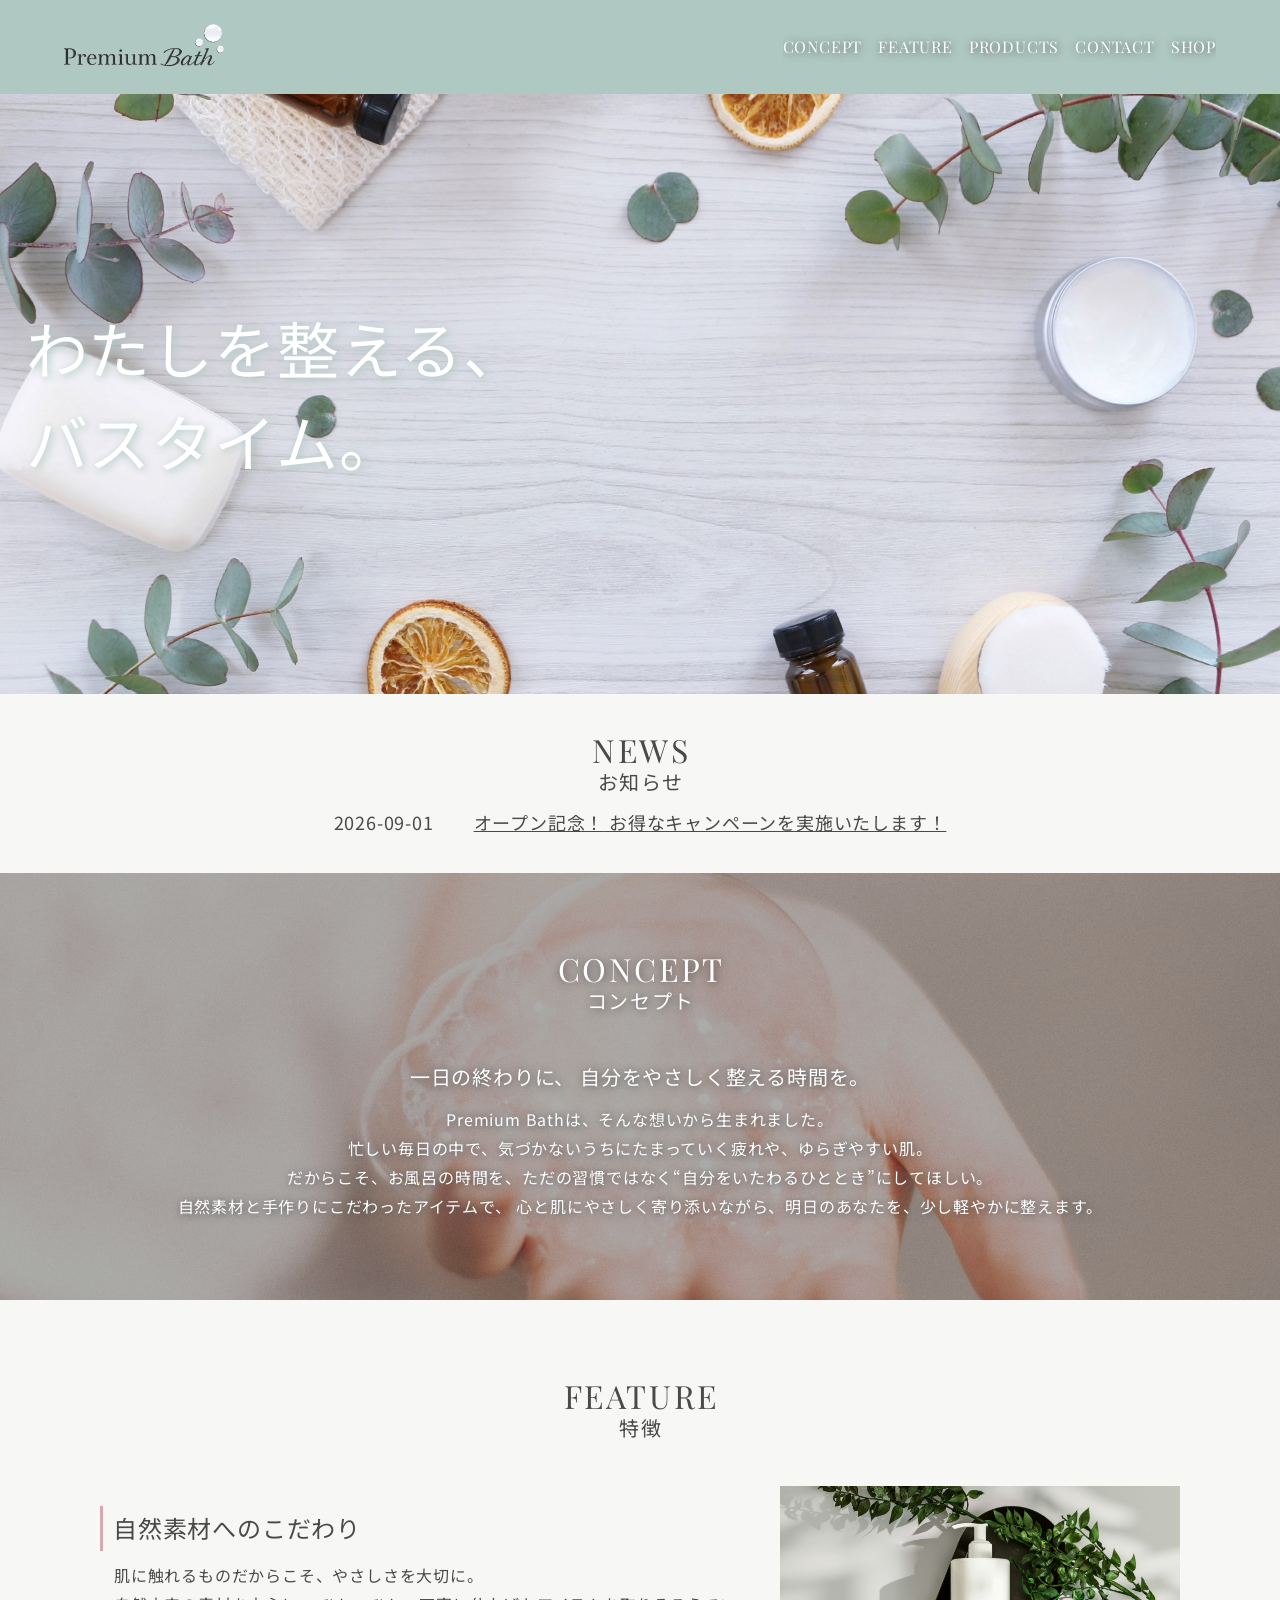
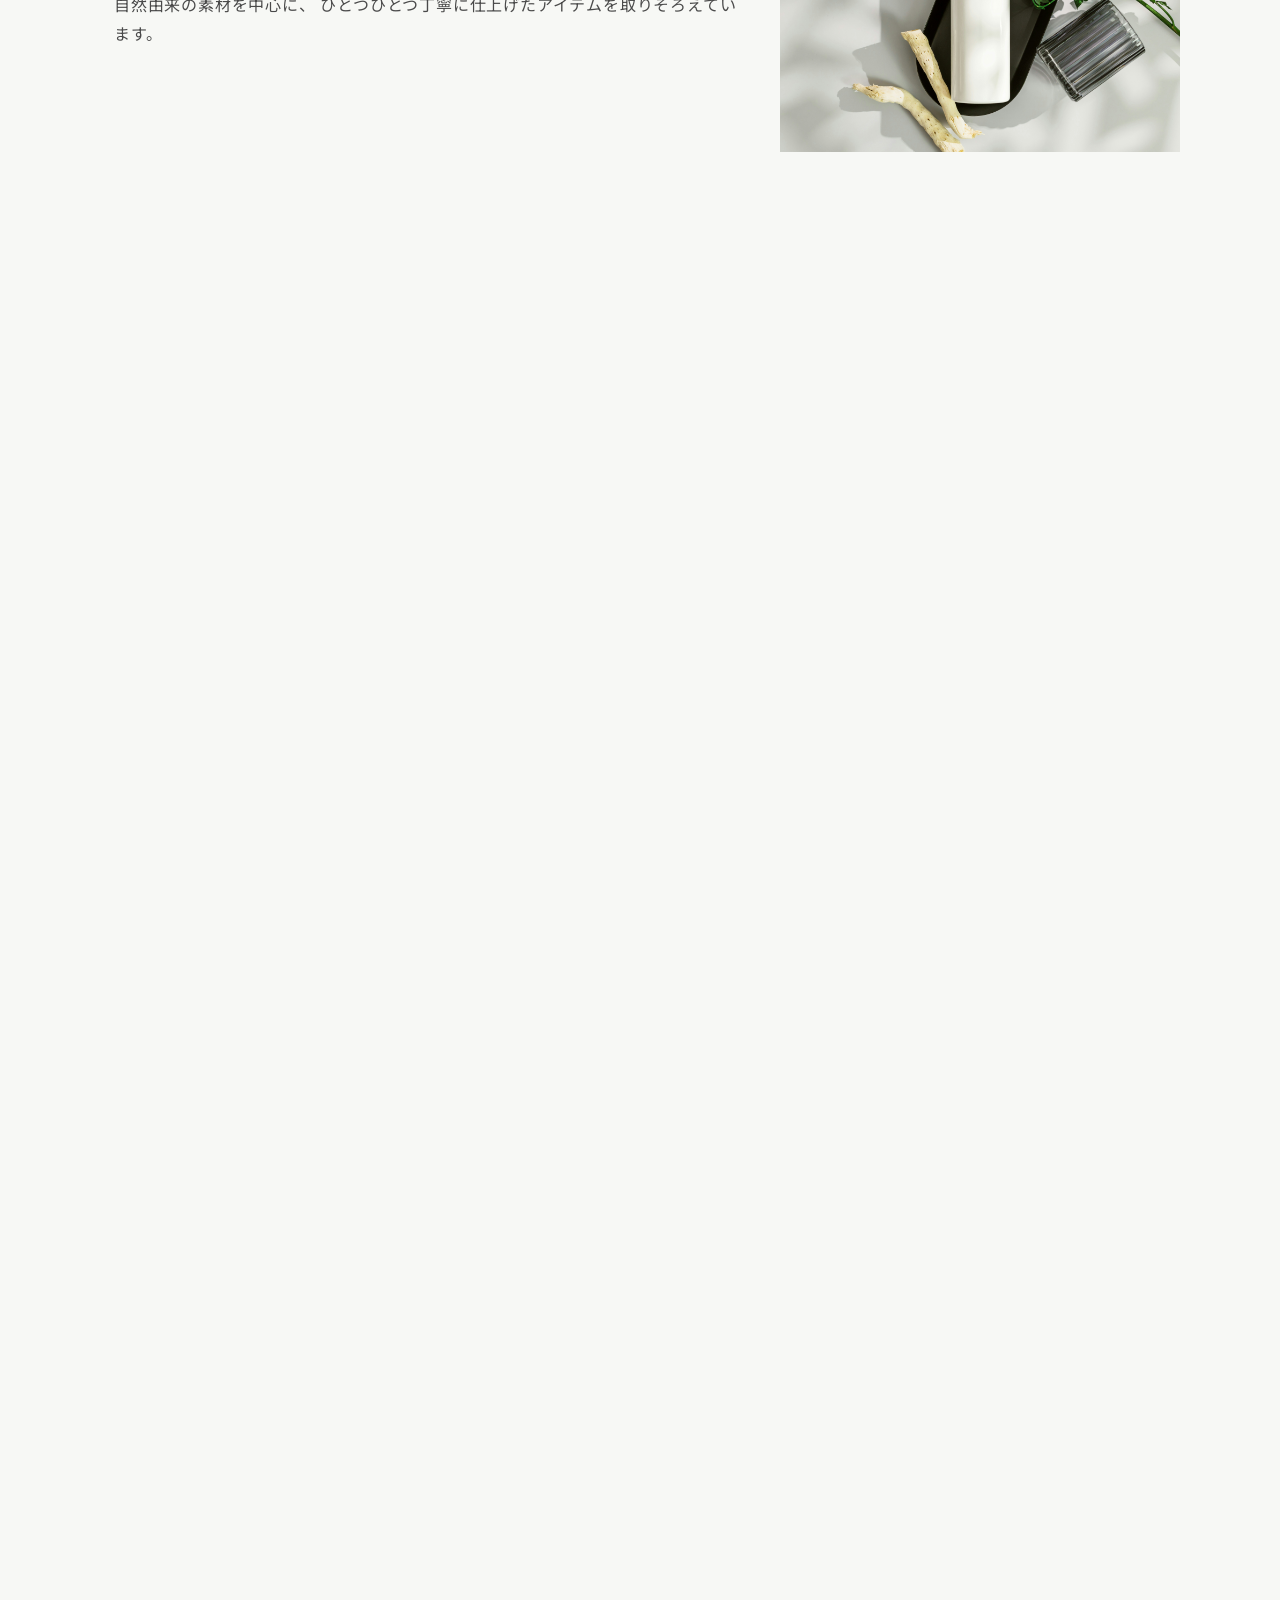
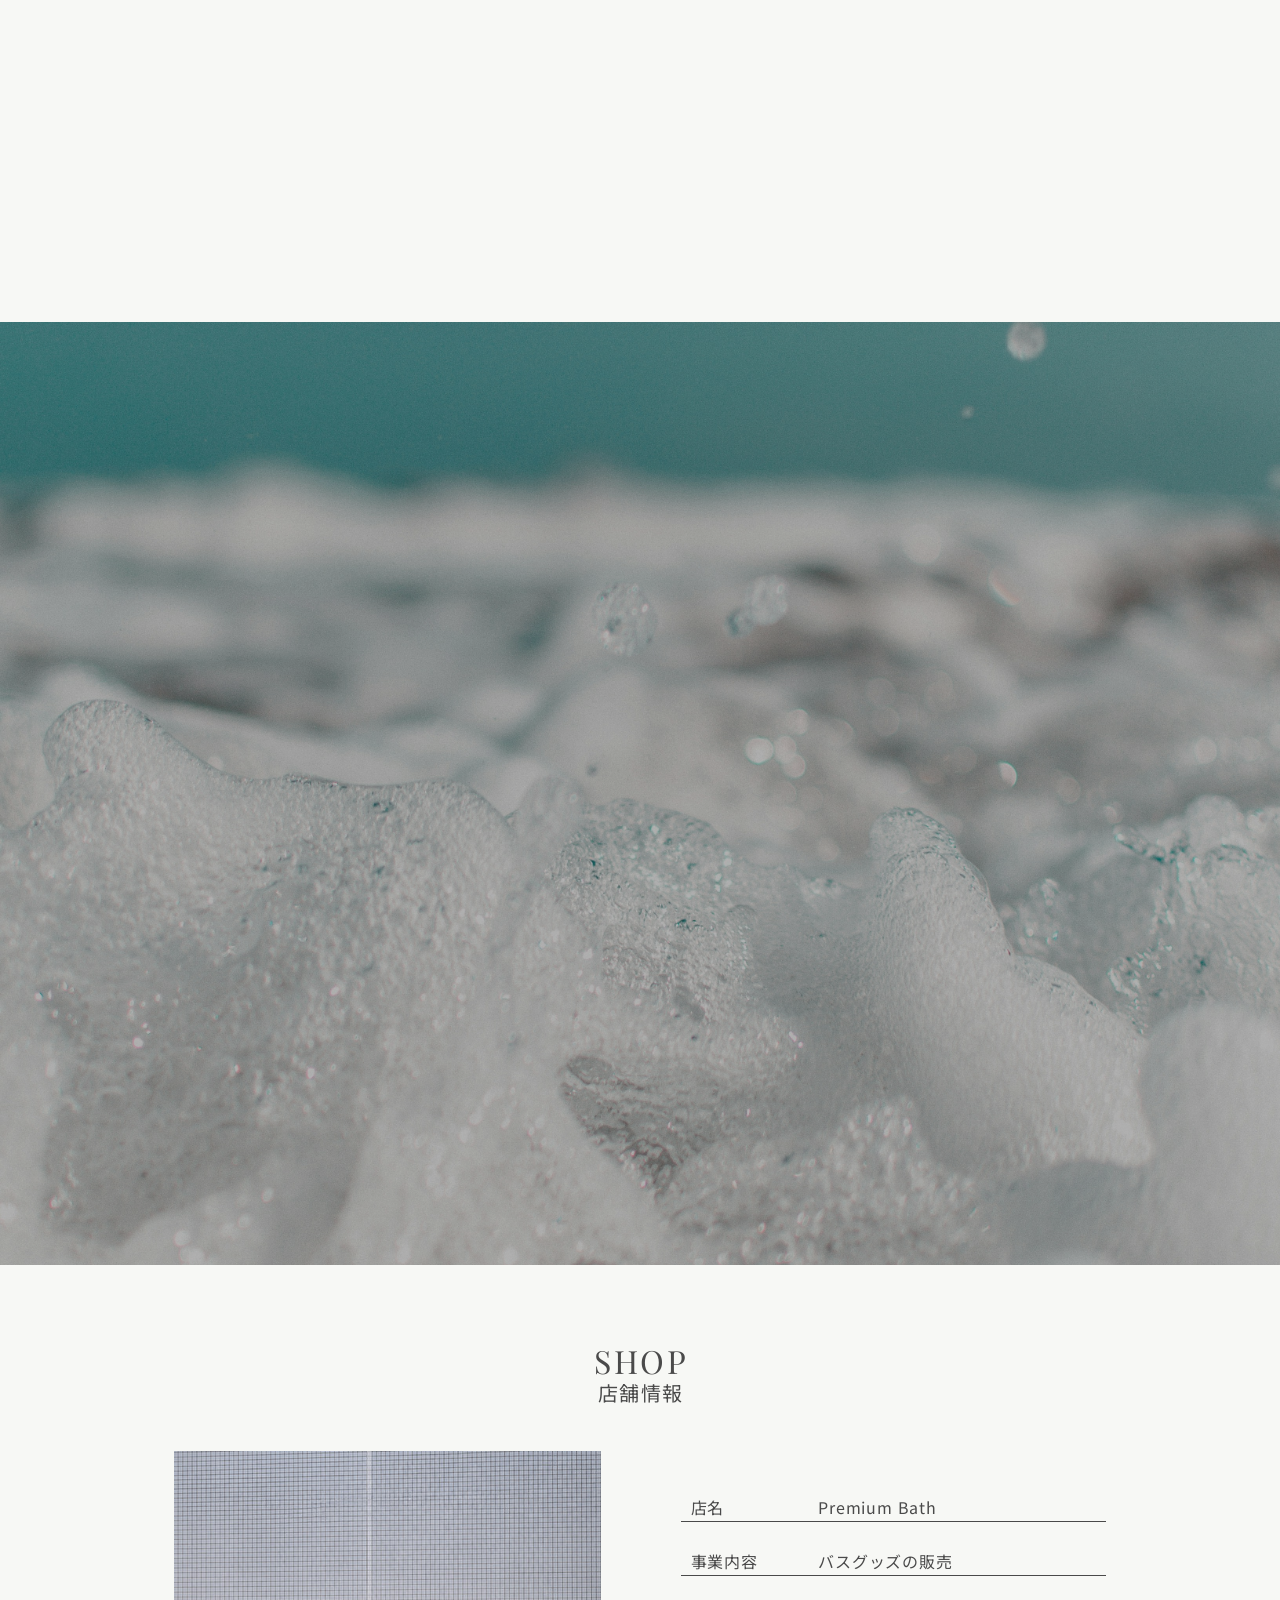
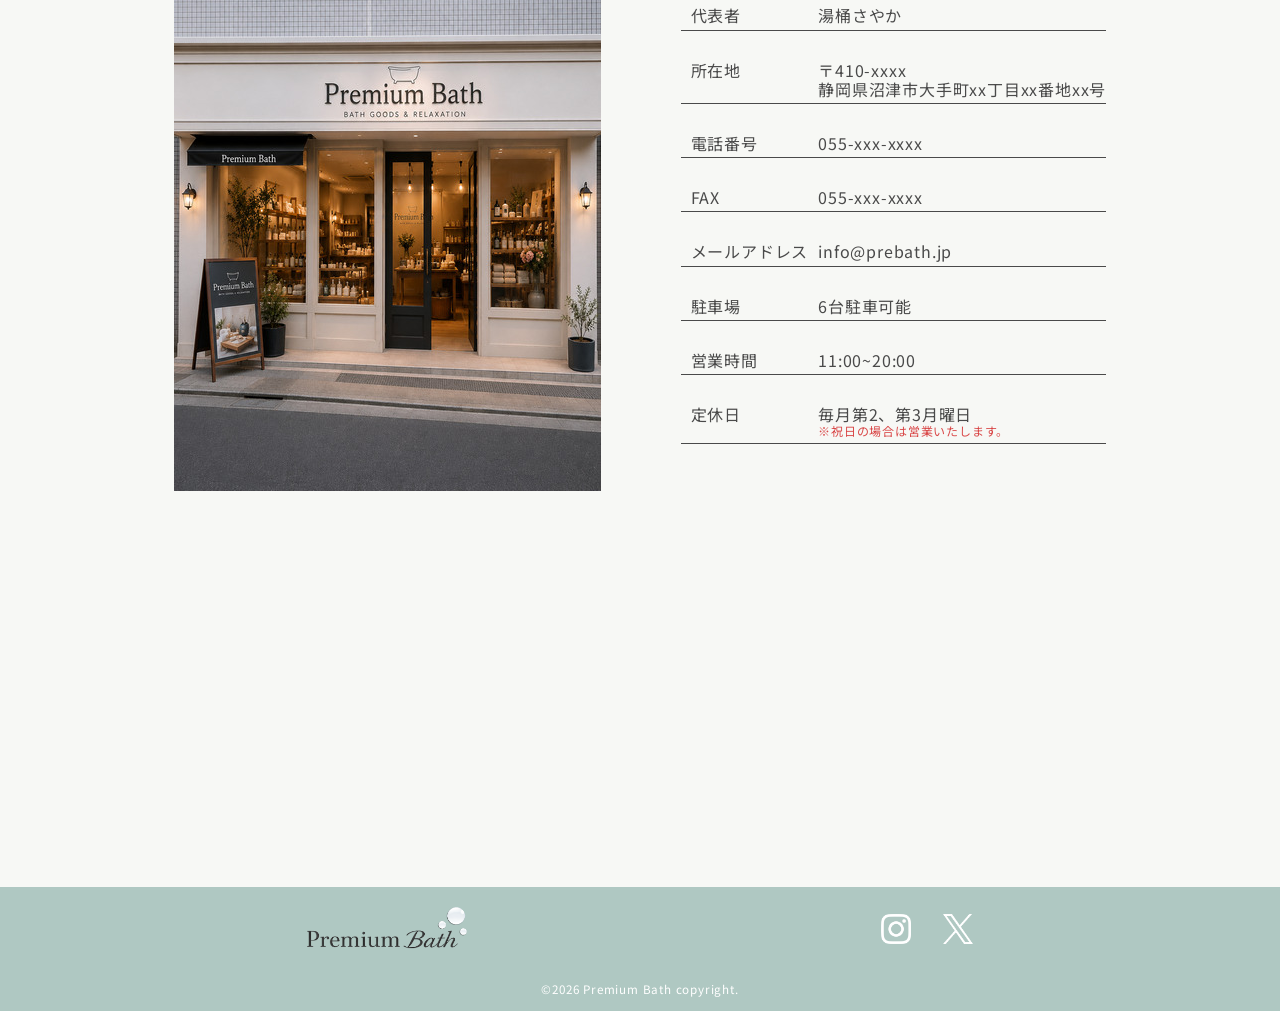
==== commit 465e95f5: "Add files via upload" ====
--- a/index.html
+++ b/index.html
@@ -282,7 +282,7 @@
 				</div> <!-- c-section-title -->
 				<div class="top-shop-information-wrapper u-mt">
 					<picture>
-						<source media="(min-width: 768px)" srcset="img/top-shop-shopimage-pc.jpg" type="image/jpg">
+						<source media="(min-width: 1024px)" srcset="img/top-shop-shopimage-pc.jpg" type="image/jpg">
 						<img src="img/top-shop-shopimage.jpg" width="180" height="140" alt="青いドアとベージュの壁が特徴的な店舗入り口写真">
 					</picture>
 					<dl class="top-shop-information-contents">
--- a/css/style.css
+++ b/css/style.css
@@ -1145,15 +1145,15 @@
   position: relative;
 }
 
-.top-contact-form-category::before {
+.top-contact-form-category::after {
   content: "";
   width: 10px;
   height: 10px;
   border-bottom: solid 1px var(--color-border-base);
   border-left: solid 1px var(--color-border-base);
-  transform: rotate(-45deg);
+  transform: translateY(-50%) rotate(-45deg);
   position: absolute;
-  top: 25%;
+  top: 50%;
   right: 20px;
 }
 
@@ -1164,19 +1164,20 @@
 .top-shop-information-wrapper {
   display: flex;
   flex-direction: column;
+  justify-content: center;
   gap: 20px;
 }
 
 @media screen and (min-width: 768px) {
+  .top-shop-information-wrapper {
+    gap: 40px;
+  }
+}
+
+@media screen and (min-width: 1024px) {
   .top-shop-information-wrapper {
     flex-direction: row;
     align-items: center;
-    gap: 40px;
-  }
-}
-
-@media screen and (min-width: 1024px) {
-  .top-shop-information-wrapper {
     gap: 80px;
   }
 }
@@ -1186,18 +1187,11 @@
   grid-template-columns: 35% auto;
   gap: 16px 0;
   line-height: 1.2;
-  margin-left: 20px;
-}
-
-@media screen and (min-width: 768px) {
+}
+
+@media screen and (min-width: 1024px) {
   .top-shop-information-contents {
     grid-template-columns: auto 1fr;
-    margin-left: 0;
-  }
-}
-
-@media screen and (min-width: 1024px) {
-  .top-shop-information-contents {
     gap: 30px 0;
   }
 }
